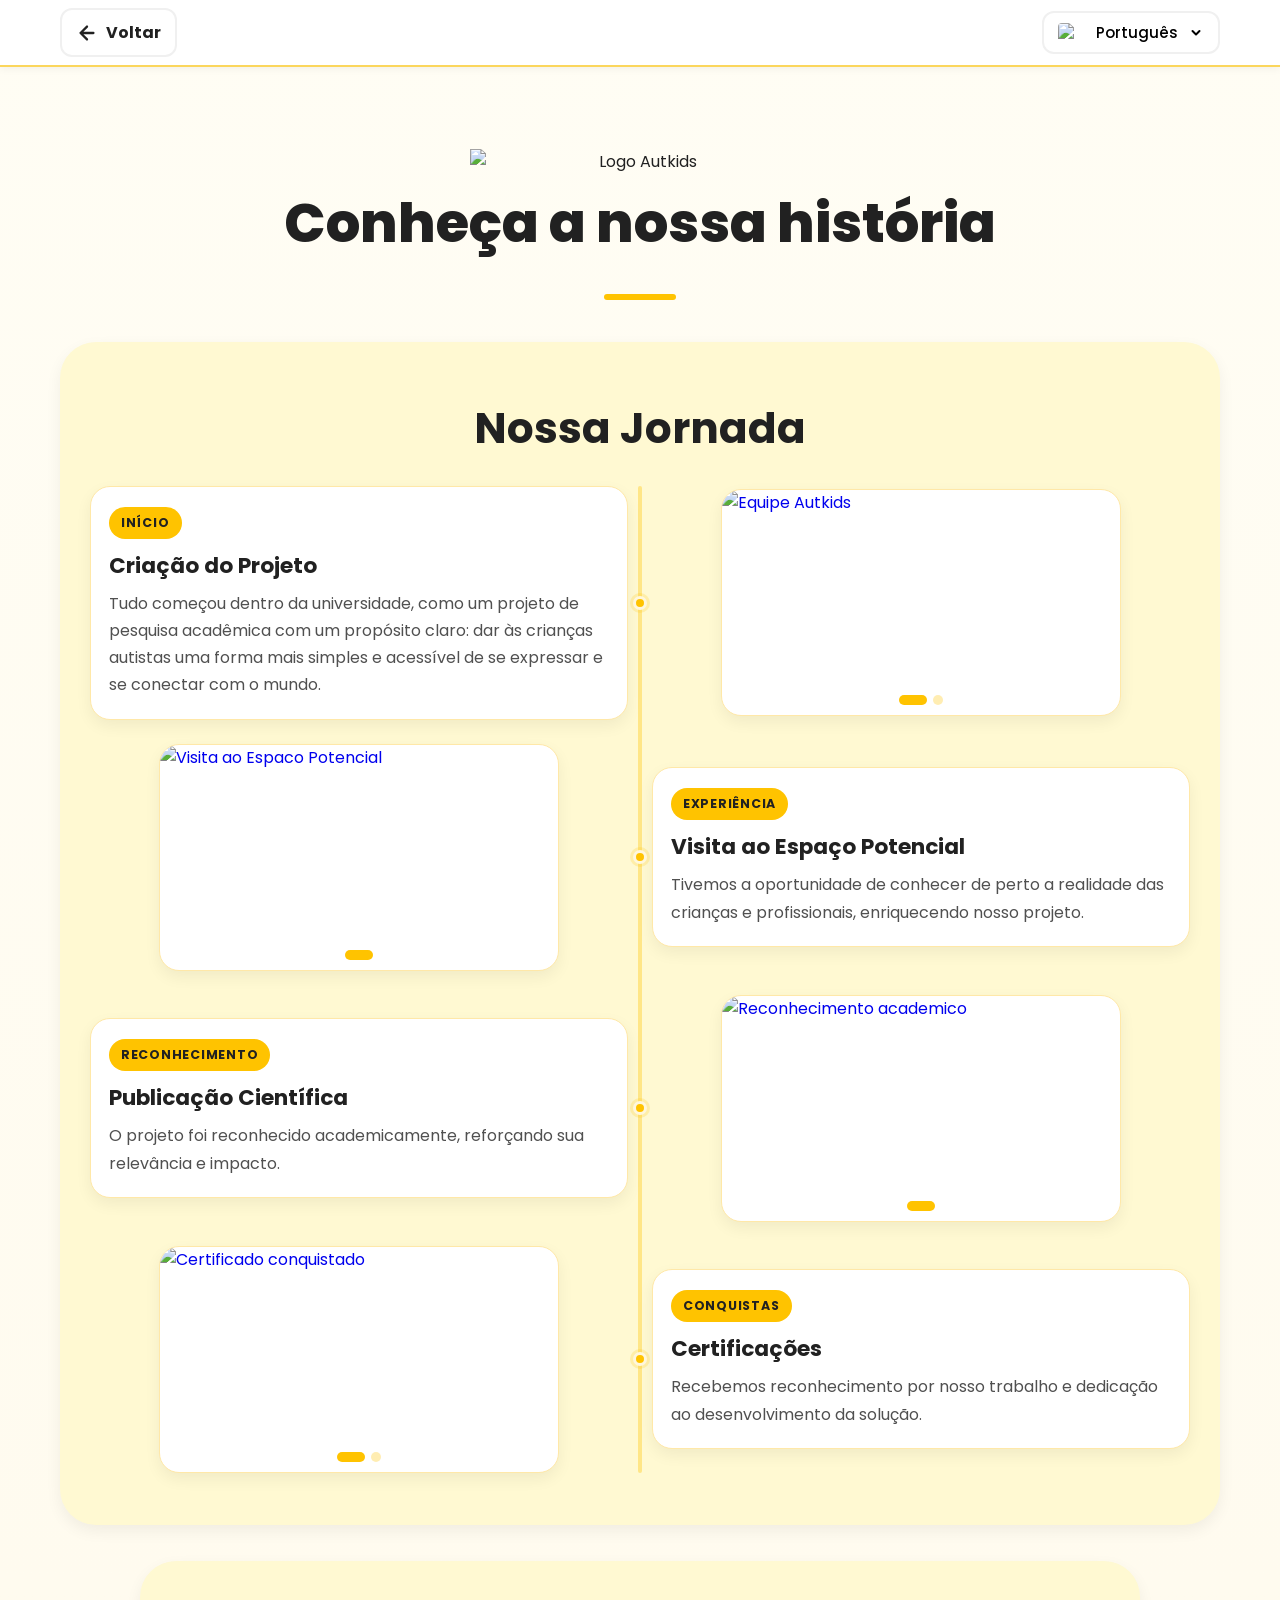
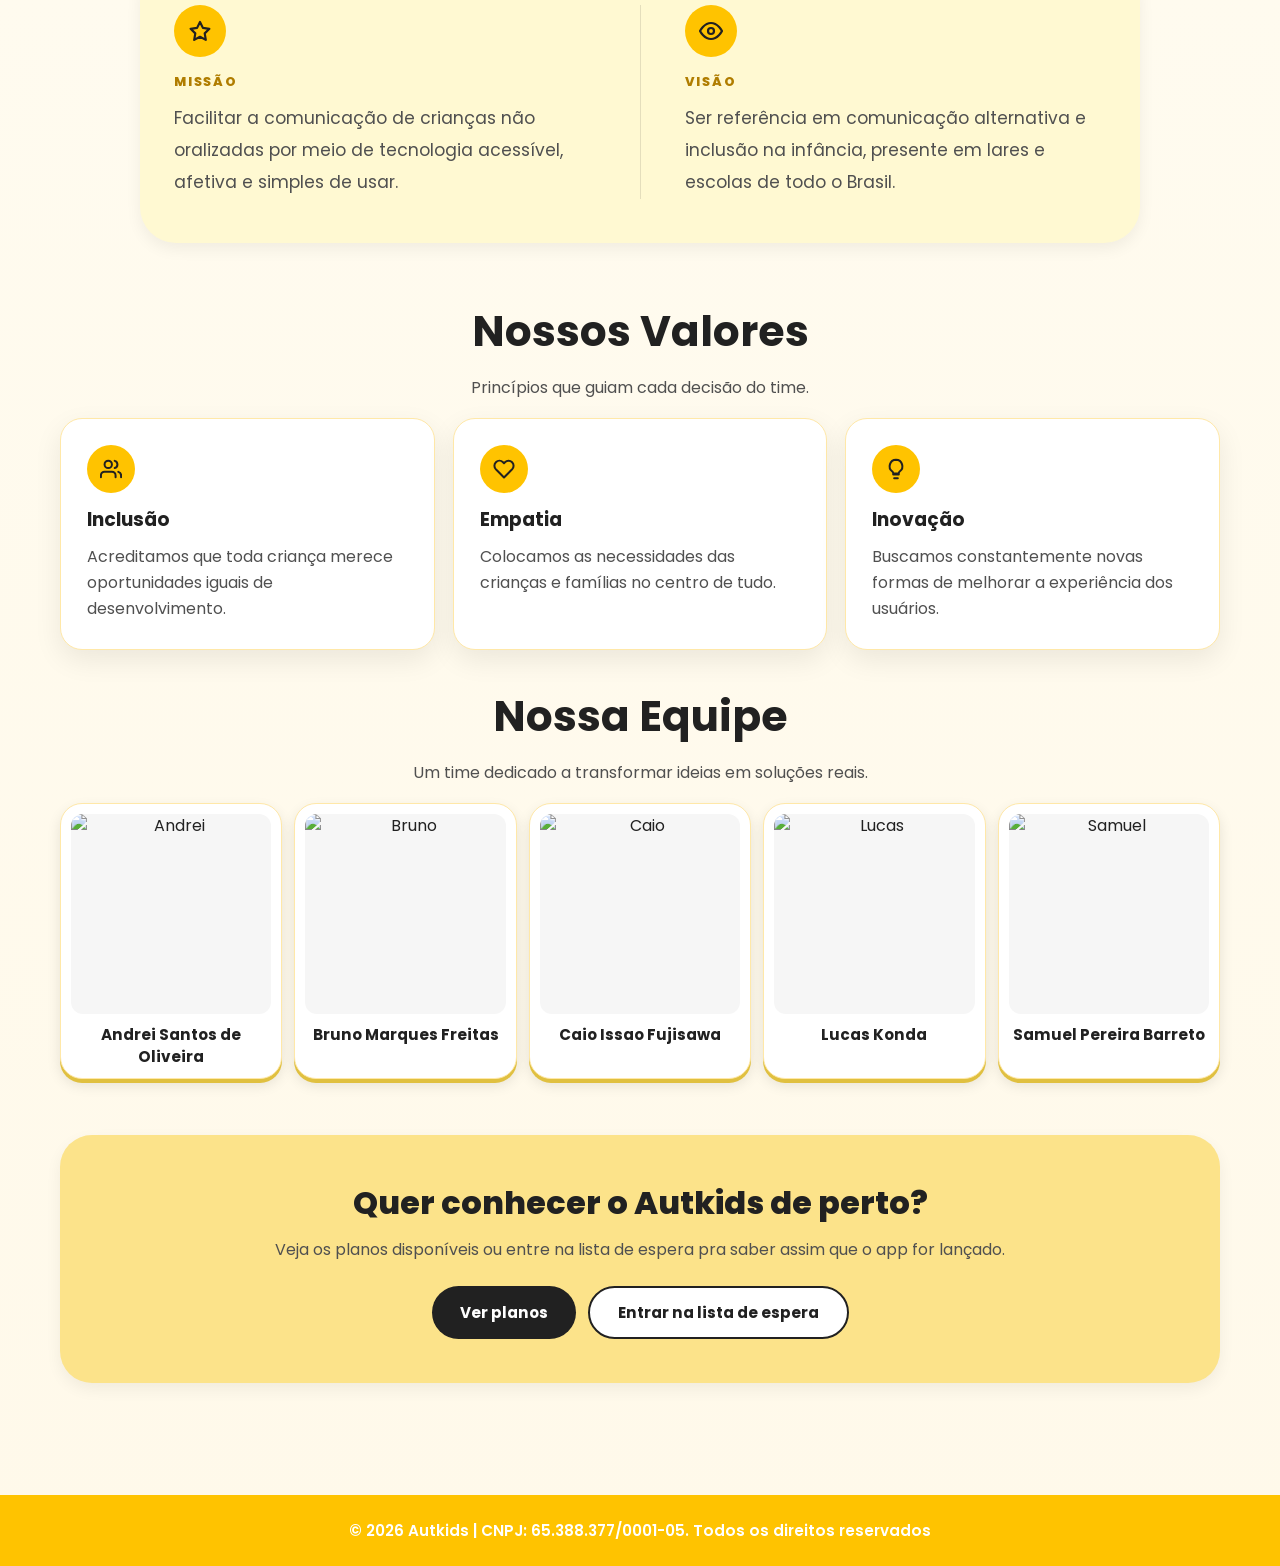
==== about-us/about_us.html @ 56408275 "lp_listadeespera" ====
﻿<!doctype html>
<html lang="pt-br">
<head>
	<!-- Google Tag Manager -->
	<script>(function(w,d,s,l,i){w[l]=w[l]||[];w[l].push({'gtm.start':
	new Date().getTime(),event:'gtm.js'});var f=d.getElementsByTagName(s)[0],
	j=d.createElement(s),dl=l!='dataLayer'?'&l='+l:'';j.async=true;j.src=
	'https://www.googletagmanager.com/gtm.js?id='+i+dl;f.parentNode.insertBefore(j,f);
	})(window,document,'script','dataLayer','GTM-TGWB62WX');</script>
	<!-- End Google Tag Manager -->
	<!-- Google tag (gtag.js) -->
	<script async src="https://www.googletagmanager.com/gtag/js?id=G-09VLVJ3W4G"></script>
	<script>
		window.dataLayer = window.dataLayer || [];
		function gtag(){dataLayer.push(arguments);}
		gtag('js', new Date());
		gtag('config', 'G-09VLVJ3W4G');
	</script>
	<meta charset="utf-8" />
	<meta name="viewport" content="width=device-width,initial-scale=1" />
	<meta name="description" content="Conheça a história do Autkids, projeto de comunicação alternativa para crianças autistas nascido dentro da universidade." />
	<meta property="og:site_name" content="Autkids" />
	<meta property="og:locale" content="pt_BR" />
	<meta property="og:title" content="Autkids | Sobre Nós" />
	<meta property="og:description" content="Conheça a história do Autkids, projeto de comunicação alternativa para crianças autistas nascido dentro da universidade." />
	<meta property="og:url" content="https://www.autkids.com/about-us/about_us.html" />
	<meta property="og:type" content="website" />
	<meta property="og:image" content="https://www.autkids.com/assets/Lp_inicial/logo_meta.png" />
	<meta property="og:image:width" content="1000" />
	<meta property="og:image:height" content="1000" />
	<meta property="og:image:alt" content="Logo do Autkids" />
	<meta name="twitter:card" content="summary_large_image" />
	<meta name="twitter:title" content="Autkids | Sobre Nós" />
	<meta name="twitter:description" content="Conheça a história do Autkids, projeto de comunicação alternativa para crianças autistas nascido dentro da universidade." />
	<meta name="twitter:image" content="https://www.autkids.com/assets/Lp_inicial/logo_meta.png" />
	<meta name="theme-color" content="#FFC107" />
	<title>Autkids | Sobre Nós</title>
	<link rel="icon" href="../assets/favicon.png" type="image/png" />
	<link rel="preconnect" href="https://fonts.googleapis.com" />
	<link rel="preconnect" href="https://fonts.gstatic.com" crossorigin />
	<link href="https://fonts.googleapis.com/css2?family=Poppins:wght@400;500;600;700;800&display=swap" rel="stylesheet" />
	<link rel="stylesheet" href="styles_about.css" />
</head>

<body>
	<!-- Google Tag Manager (noscript) -->
	<noscript><iframe src="https://www.googletagmanager.com/ns.html?id=GTM-TGWB62WX"
	height="0" width="0" style="display:none;visibility:hidden"></iframe></noscript>
	<!-- End Google Tag Manager (noscript) -->
	<header class="top-flags">
		<div class="language-selector">
			<a href="../index.html" class="back-btn">
				<svg width="22" height="22" viewBox="0 0 24 24" fill="none" stroke="currentColor" stroke-width="2.5" stroke-linecap="round" stroke-linejoin="round">
					<path d="M19 12H5M12 19l-7-7 7-7"/>
				</svg>
				<span data-i18n="btn_back">Voltar</span>
			</a>

			<div class="language-wrapper">
				<button class="language-trigger" id="langTrigger">
					<img id="currentFlag" src="../assets/bandeiras/brasil.png" alt="Idioma atual" />
					<span id="currentLang"></span>
					<svg class="chevron" width="16" height="16" viewBox="0 0 16 16" fill="currentColor">
						<path d="M4.5 6L8 9.5L11.5 6" stroke="currentColor" stroke-width="2" stroke-linecap="round" stroke-linejoin="round" fill="none"/>
					</svg>
				</button>

				<div class="language-dropdown" id="langDropdown">
					<div class="language-grid">
						<button class="language-option" data-lang="pt" data-name="Português">
							<img src="../assets/bandeiras/brasil.png" alt="Brasil" />
							<span></span>
						</button>
						<button class="language-option" data-lang="en" data-name="Inglês">
							<img src="../assets/bandeiras/eua.png" alt="Estados Unidos" />
							<span></span>
						</button>
						<button class="language-option" data-lang="es" data-name="Espanhol">
							<img src="../assets/bandeiras/espanha.png" alt="Espanha" />
							<span></span>
						</button>
					</div>
				</div>
			</div>
		</div>
	</header>

	<main>
		<section class="about-hero reveal">
			<div class="hero-inner">
				<img src="../assets/logos/AutKidsLogoMarca.png" alt="Logo Autkids" class="hero-logo" />
				<h1 data-i18n="hero_title"></h1>
				<div class="hero-line"></div>
			</div>
		</section>

		<section class="timeline reveal">
			<h2 data-i18n="timeline_title"></h2>
			<div class="timeline-rows">
				<article class="timeline-row left">
					<div class="timeline-content">
						<span class="timeline-badge" data-i18n="tl_1_badge"></span>
						<h3 data-i18n="tl_1_title"></h3>
						<p data-i18n="tl_1_desc"></p>
					</div>
					<div class="timeline-media timeline-media-carousel" data-carousel>
						<div class="timeline-media-track">
							<a class="timeline-media-slide is-active" href="https://www.visaonoticias.com/noticia/projeto-de-academicos-do-univem-transforma-a-comunicacao-para-criancas-no-espectro-autista-57443" target="_blank" rel="noopener noreferrer" aria-label="Abrir matéria no Visão Notícias">
								<img src="../assets/sobre/inicio_integrantes.jpeg" alt="Equipe Autkids" />
							</a>
							<a class="timeline-media-slide" href="https://www.visaonoticias.com/noticia/projeto-de-academicos-do-univem-transforma-a-comunicacao-para-criancas-no-espectro-autista-57443" target="_blank" rel="noopener noreferrer" aria-label="Abrir perfil do Autkids no Instagram">
								<img src="../assets/sobre/autkids_desktop.jpeg" alt="Autkids Desktop" />
							</a>
						</div>
						<div class="timeline-carousel-dots" role="tablist" aria-label="Selecionar imagem">
							<button class="timeline-carousel-dot is-active" type="button" aria-label="Ir para imagem 1"></button>
							<button class="timeline-carousel-dot" type="button" aria-label="Ir para imagem 2"></button>
						</div>
					</div>
					<span class="timeline-dot" aria-hidden="true"></span>
				</article>

				<article class="timeline-row right">
					<div class="timeline-content">
						<span class="timeline-badge" data-i18n="tl_2_badge"></span>
						<h3 data-i18n="tl_2_title"></h3>
						<p data-i18n="tl_2_desc"></p>
					</div>
					<div class="timeline-media timeline-media-carousel" data-carousel>
						<div class="timeline-media-track">
							<a class="timeline-media-slide is-active" href="https://www.instagram.com/p/DVdzrLdEY96/?igsh=d29vaHQ0dHkyZWR4" target="_blank" rel="noopener noreferrer" aria-label="Abrir publicação da visita ao Espaço Potencial">
								<img src="../assets/sobre/visita_espaco_potencial.jpeg" alt="Visita ao Espaco Potencial" />
							</a>
						</div>
						<div class="timeline-carousel-dots" role="tablist" aria-label="Selecionar imagem">
							<button class="timeline-carousel-dot is-active" type="button" aria-label="Ir para imagem 1"></button>
						</div>
					</div>
					<span class="timeline-dot" aria-hidden="true"></span>
				</article>

				<article class="timeline-row left">
					<div class="timeline-content">
						<span class="timeline-badge" data-i18n="tl_3_badge"></span>
						<h3 data-i18n="tl_3_title"></h3>
						<p data-i18n="tl_3_desc"></p>
					</div>
					<div class="timeline-media timeline-media-carousel" data-carousel>
						<div class="timeline-media-track">
							<a class="timeline-media-slide is-active" href="https://revista.univem.edu.br/REGRAD/article/view/3767" target="_blank" rel="noopener noreferrer" aria-label="Abrir publicação cientifica na REGRAD">
								<img src="../assets/sobre/regrad.png" alt="Reconhecimento academico" />
							</a>
						</div>
						<div class="timeline-carousel-dots" role="tablist" aria-label="Selecionar imagem">
							<button class="timeline-carousel-dot is-active" type="button" aria-label="Ir para imagem 1"></button>
						</div>
					</div>
					<span class="timeline-dot" aria-hidden="true"></span>
				</article>

				<article class="timeline-row right">
					<div class="timeline-content">
						<span class="timeline-badge" data-i18n="tl_4_badge"></span>
						<h3 data-i18n="tl_4_title"></h3>
						<p data-i18n="tl_4_desc"></p>
					</div>
					<div class="timeline-media timeline-media-carousel" data-carousel>
						<div class="timeline-media-track">
							<a class="timeline-media-slide is-active" href="https://www.youtube.com/@Autkids01" target="_blank" rel="noopener noreferrer" aria-label="Abrir canal do Autkids no YouTube">
								<img src="../assets/sobre/certificado_univem.jpeg" alt="Certificado conquistado" />
							</a>
							<a class="timeline-media-slide" href="https://revista.univem.edu.br/REGRAD/article/view/3767" target="_blank" rel="noopener noreferrer" aria-label="Abrir publicação cientifica na REGRAD">
								<img src="../assets/sobre/integrantes.jpg" alt="Reconhecimento do projeto" />
							</a>
						</div>
						<div class="timeline-carousel-dots" role="tablist" aria-label="Selecionar imagem">
							<button class="timeline-carousel-dot is-active" type="button" aria-label="Ir para imagem 1"></button>
							<button class="timeline-carousel-dot" type="button" aria-label="Ir para imagem 2"></button>
						</div>
					</div>
					<span class="timeline-dot" aria-hidden="true"></span>
				</article>

			</div>
		</section>

		<section class="mission-vision reveal">
			<div class="mv-col">
				<div class="mv-icon" aria-hidden="true">
					<svg width="24" height="24" viewBox="0 0 24 24" fill="none" stroke="currentColor" stroke-width="2.2" stroke-linecap="round" stroke-linejoin="round">
						<path d="M12 3l2.9 5.88 6.5.95-4.7 4.58 1.1 6.48L12 17.8l-5.8 3.09 1.1-6.48L2.6 9.83l6.5-.95L12 3z"/>
					</svg>
				</div>
				<span class="mv-label" data-i18n="mission_title"></span>
				<p data-i18n="mission_p1"></p>
			</div>
			<div class="mv-divider" aria-hidden="true"></div>
			<div class="mv-col">
				<div class="mv-icon" aria-hidden="true">
					<svg width="24" height="24" viewBox="0 0 24 24" fill="none" stroke="currentColor" stroke-width="2.2" stroke-linecap="round" stroke-linejoin="round">
						<path d="M1 12s4-8 11-8 11 8 11 8-4 8-11 8-11-8-11-8z"/>
						<circle cx="12" cy="12" r="3"/>
					</svg>
				</div>
				<span class="mv-label" data-i18n="vision_title"></span>
				<p data-i18n="vision_text"></p>
			</div>
		</section>

		<section class="values reveal">
			<h2 data-i18n="values_title"></h2>
			<p class="values-subtitle" data-i18n="values_subtitle"></p>

			<div class="values-grid">
				<article class="value-card">
					<div class="value-icon" aria-hidden="true">
						<svg width="22" height="22" viewBox="0 0 24 24" fill="none" stroke="currentColor" stroke-width="2.2" stroke-linecap="round" stroke-linejoin="round">
							<path d="M17 21v-2a4 4 0 0 0-4-4H5a4 4 0 0 0-4 4v2"/><circle cx="9" cy="7" r="4"/>
							<path d="M23 21v-2a4 4 0 0 0-3-3.87"/><path d="M16 3.13a4 4 0 0 1 0 7.75"/>
						</svg>
					</div>
					<h3 data-i18n="value_1_title"></h3>
					<p data-i18n="value_1_desc"></p>
				</article>
				<article class="value-card">
					<div class="value-icon" aria-hidden="true">
						<svg width="22" height="22" viewBox="0 0 24 24" fill="none" stroke="currentColor" stroke-width="2.2" stroke-linecap="round" stroke-linejoin="round">
							<path d="M20.84 4.61a5.5 5.5 0 0 0-7.78 0L12 5.67l-1.06-1.06a5.5 5.5 0 0 0-7.78 7.78l1.06 1.06L12 21.23l7.78-7.78 1.06-1.06a5.5 5.5 0 0 0 0-7.78z"/>
						</svg>
					</div>
					<h3 data-i18n="value_2_title"></h3>
					<p data-i18n="value_2_desc"></p>
				</article>
				<article class="value-card">
					<div class="value-icon" aria-hidden="true">
						<svg width="22" height="22" viewBox="0 0 24 24" fill="none" stroke="currentColor" stroke-width="2.2" stroke-linecap="round" stroke-linejoin="round">
							<path d="M9 18h6"/><path d="M10 22h4"/>
							<path d="M12 2a7 7 0 0 0-4 12.7c.6.5 1 1.2 1 2.05V17h6v-.25c0-.85.4-1.55 1-2.05A7 7 0 0 0 12 2z"/>
						</svg>
					</div>
					<h3 data-i18n="value_3_title"></h3>
					<p data-i18n="value_3_desc"></p>
				</article>
			</div>
		</section>

		<!-- ══════════════════════════════════════
		     NOSSA EQUIPE — Flip 3D
		     Frente: foto circular + nome
		     Verso: fundo amarelo + emoji + nome + cargo
		══════════════════════════════════════ -->
		<section class="team reveal">
			<h2 data-i18n="team_title"></h2>
			<p class="team-subtitle" data-i18n="team_subtitle"></p>

			<div class="team-list">

				<article class="member">
					<div class="member-photo"><img src="../assets/personagem3.png" alt="Andrei " /></div>
					<h3>Andrei Santos de Oliveira</h3>
				</article>

				<article class="member">
					<div class="member-photo"><img src="../assets/sobre/bruno.jpg" alt="Bruno " /></div>
					<h3>Bruno Marques Freitas</h3>
				</article>

				<article class="member">
					<div class="member-photo"><img src="../assets/sobre/caio.jpg" alt="Caio" /></div>
					<h3>Caio Issao Fujisawa</h3>
				</article>

				<article class="member">
					<div class="member-photo"><img src="../assets/sobre/lucas.jpg" alt="Lucas" /></div>
					<h3>Lucas Konda</h3>
				</article>

				<article class="member">
					<div class="member-photo"><img src="../assets/sobre/samuel.jpg" alt="Samuel" /></div>
					<h3>Samuel Pereira Barreto</h3>
				</article>

			</div>
		</section>

		<section class="about-cta reveal">
			<h2 data-i18n="about_cta_title"></h2>
			<p data-i18n="about_cta_desc"></p>
			<div class="about-cta-actions">
				<a href="../pricing/pricing.html" class="about-cta-btn" data-i18n="about_cta_pricing"></a>
				<a href="../pricing/pricing.html#waitlist" class="about-cta-btn about-cta-btn--secondary" data-i18n="about_cta_download"></a>
			</div>
		</section>
	</main>

	<footer class="privacy-footer">
		<p data-i18n="footer_rights"></p>
	</footer>

	<script src="translations_about.js"></script>
	<script src="about.js"></script>

	<style>
		div[vw] {
			position: fixed !important;
			bottom: 20px !important;
			right: 20px !important;
			top: auto !important;
			left: auto !important;
		}
	</style>
	<div vw class="enabled">
		<div vw-access-button class="active"></div>
		<div vw-plugin-wrapper>
			<div class="vw-plugin-top-wrapper"></div>
		</div>
	</div>
	<script src="https://vlibras.gov.br/app/vlibras-plugin.js"></script>
	<script>
		new window.VLibras.Widget('https://vlibras.gov.br/app');
	</script>
</body>
</html>
---- about-us/styles_about.css ----
:root {
	--primary-yellow: #ffc300;
	--secondary-yellow: #fce38a;
	--soft-surface: #fffde7;
	--text-dark: #212121;
	--text-gray: #505050;
	--bg-white: #ffffff;
	--shadow: 0 10px 28px rgba(0, 0, 0, 0.08);
	--shadow-soft: 0 6px 16px rgba(0, 0, 0, 0.06);
}

* {
	margin: 0;
	padding: 0;
	box-sizing: border-box;
}

body {
	font-family: "Poppins", sans-serif;
	color: var(--text-dark);
	background: linear-gradient(180deg, #fffdf4 0%, #fff9ea 100%);
}

img {
	max-width: 100%;
	display: block;
}

.top-flags {
	background: #ffffff;
	border-bottom: 2px solid #fbd65c;
	position: sticky;
	top: 0;
	z-index: 1000;
	box-shadow: 0 2px 8px rgba(0, 0, 0, 0.05);
}

.language-selector {
	max-width: 1200px;
	margin: 0 auto;
	padding: 8px 20px;
	display: flex;
	justify-content: space-between;
	align-items: center;
}

.back-btn {
	display: inline-flex;
	align-items: center;
	gap: 8px;
	text-decoration: none;
	font-weight: 700;
	color: var(--text-dark);
	padding: 10px 14px;
	border-radius: 12px;
	border: 2px solid #f0f0f0;
	background: #fff;
	transition: all 0.2s ease;
}

.back-btn:hover {
	border-color: var(--primary-yellow);
}

.language-wrapper {
	position: relative;
}

.language-trigger {
	display: flex;
	align-items: center;
	gap: 10px;
	padding: 8px 14px;
	background: #fff;
	border: 2px solid #f0f0f0;
	border-radius: 12px;
	cursor: pointer;
	font-family: "Poppins", sans-serif;
	font-size: 0.95rem;
	font-weight: 500;
}

.language-trigger img {
	width: 28px;
	height: 20px;
	border-radius: 4px;
	object-fit: cover;
}

.language-trigger .chevron {
	transition: transform 0.2s ease;
}

.language-trigger.active .chevron {
	transform: rotate(180deg);
}

.language-dropdown {
	position: absolute;
	top: calc(100% + 8px);
	right: 0;
	min-width: 360px;
	background: #fff;
	border-radius: 16px;
	box-shadow: var(--shadow);
	padding: 12px;
	opacity: 0;
	visibility: hidden;
	transform: translateY(-8px);
	transition: all 0.2s ease;
}

.language-dropdown.active {
	opacity: 1;
	visibility: visible;
	transform: translateY(0);
}

.language-grid {
	display: grid;
	grid-template-columns: repeat(2, 1fr);
	gap: 8px;
}

.language-option {
	display: flex;
	align-items: center;
	gap: 10px;
	border: 2px solid #f0f0f0;
	background: #fff;
	border-radius: 12px;
	padding: 10px;
	cursor: pointer;
	font-family: "Poppins", sans-serif;
}

.language-option img {
	width: 28px;
	height: 20px;
	border-radius: 4px;
}

.language-option span {
	white-space: nowrap;
}

.language-option.active {
	border-color: var(--primary-yellow);
	background: #fffbf0;
}

main {
	max-width: 1200px;
	margin: 0 auto;
	padding: 24px 20px 72px;
}

section {
	margin-top: 34px;
}

.about-hero {
	padding: 24px 0 8px;
	text-align: center;
}

.hero-inner {
	max-width: 720px;
	margin: 0 auto;
	display: flex;
	flex-direction: column;
	align-items: center;
}

.hero-logo {
	width: 340px;
	margin-bottom: 20px;
}

.about-hero h1 {
	font-size: clamp(2rem, 4.6vw, 3.4rem);
	line-height: 1.1;
	margin-bottom: 16px;
	font-weight: 800;
	color: var(--text-dark);
}

.about-hero p {
	font-size: clamp(1rem, 1.6vw, 1.2rem);
	font-weight: 500;
	color: var(--text-gray);
	max-width: 480px;
	margin: 0 auto;
}

.hero-line {
	width: 72px;
	height: 6px;
	border-radius: 999px;
	background: var(--primary-yellow);
	margin: 24px auto 0;
}

.value-card,
.member {
	background: #fff;
	border: 1px solid #ffe8a8;
	border-radius: 22px;
	box-shadow: var(--shadow);
}

.timeline h2,
.values h2,
.team h2 {
	font-size: clamp(1.8rem, 3.8vw, 2.65rem);
	margin-bottom: 12px;
}

.mission-vision {
	display: grid;
	grid-template-columns: 1fr auto 1fr;
	gap: 44px;
	align-items: start;
	max-width: 1000px;
	margin: 0 auto;
	padding: 44px 34px;
	background: #fff9d2;
	border-radius: 36px;
	box-shadow: var(--shadow-soft);
}

.mv-icon {
	width: 52px;
	height: 52px;
	display: inline-flex;
	align-items: center;
	justify-content: center;
	border-radius: 999px;
	background: var(--primary-yellow);
	color: var(--text-dark);
	margin-bottom: 16px;
}

.mv-label {
	display: block;
	font-size: 0.8rem;
	font-weight: 800;
	text-transform: uppercase;
	letter-spacing: 0.14em;
	color: #b07d00;
	margin-bottom: 12px;
}

.mv-col p {
	color: var(--text-gray);
	line-height: 1.85;
	font-size: 1.08rem;
}

.mv-divider {
	width: 1px;
	align-self: stretch;
	background: rgba(33, 33, 33, 0.12);
}

.mission-cards {
	display: flex;
	flex-direction: column;
	gap: 16px;
}

.impact-card {
	padding: 28px;
	background: #ffe082;
	border-radius: 22px;
	box-shadow: var(--shadow-soft);
}

.impact-card--dark {
	background: #212121;
	color: #ffffff;
}

.impact-card h3 {
	font-size: 1.6rem;
}

.impact-card p {
	margin-top: 8px;
	line-height: 1.6;
}

.timeline h2,
.values h2,
.team h2 {
	text-align: center;
}

.timeline {
	padding: 54px 30px 28px;
	background: #fff9d2;
	border-radius: 36px;
	box-shadow: var(--shadow-soft);
	margin-bottom: 36px;
}

.timeline-rows {
	position: relative;
	margin-top: 26px;
}

.timeline-rows::before {
	content: "";
	position: absolute;
	left: 50%;
	top: 0;
	bottom: 0;
	width: 4px;
	border-radius: 999px;
	background: rgba(255, 195, 0, 0.36);
	transform: translateX(-50%);
}

.timeline-row {
	position: relative;
	display: grid;
	grid-template-columns: 1fr 1fr;
	gap: 24px;
	align-items: center;
	margin-bottom: 24px;
}

.timeline-badge {
	display: inline-block;
	padding: 7px 12px;
	border-radius: 999px;
	background: var(--primary-yellow);
	font-weight: 700;
	font-size: 0.78rem;
	text-transform: uppercase;
	letter-spacing: 0.06em;
	margin-bottom: 10px;
}

.timeline-content,
.timeline-media {
	background: #fff;
	border-radius: 20px;
	border: 1px solid #ffe8a8;
	box-shadow: var(--shadow-soft);
}

.timeline-content {
	padding: 20px 18px;
}

.timeline-content h3 {
	font-size: 1.35rem;
}

.timeline-content p {
	color: var(--text-gray);
	margin-top: 8px;
	line-height: 1.7;
}

.timeline-media {
	overflow: hidden;
	justify-self: center;
	width: min(95%, 400px);
	position: relative;
	transition: box-shadow 0.3s ease, transform 0.3s ease;
}

/* ── Track: altura fixa para todos os slides ── */
.timeline-media-track {
	position: relative;
	width: 100%;
	height: 225px;
}

.timeline-media-track::after {
	content: "";
	position: absolute;
	inset: 0;
	background: rgba(255, 195, 0, 0.75);
	opacity: 0;
	transition: opacity 0.3s ease;
	pointer-events: none;
	z-index: 1;
}

.timeline-media-slide {
	position: absolute;
	inset: 0;
	opacity: 0;
	transition: opacity 0.28s ease, transform 0.4s ease;
	pointer-events: none;
	display: block;
	text-decoration: none;
	cursor: pointer;
}

.timeline-media-slide.is-active {
	opacity: 1;
	pointer-events: auto;
}

/* Comportamento padrão: corta para preencher a box */
.timeline-media-slide img {
	width: 100%;
	height: 100%;
	object-fit: cover;
	display: block;
}

/* ── AJUSTE: Publicação científica (regrad.png) ──────────────
   Imagem preenchendo a box inteira sem transbordar.
─────────────────────────────────────────────────────────── */
.timeline-media-slide img[alt="Reconhecimento academico"] {
	object-fit: cover;
	object-position: center 20%;
	width: 100%;
	height: 100%;
	display: block;
}

.timeline-media:hover {
	transform: translateY(-4px);
	box-shadow: 0 12px 30px rgba(0, 0, 0, 0.15);
}

.timeline-media:hover .timeline-media-slide.is-active {
	transform: scale(1.05);
}

.timeline-media:hover .timeline-media-track::after {
	opacity: 1;
}

.timeline-carousel-btn {
	position: absolute;
	top: 50%;
	transform: translateY(-50%);
	width: 44px;
	height: 44px;
	border: none;
	border-radius: 50%;
	background: var(--primary-yellow);
	color: #fff;
	cursor: pointer;
	display: flex;
	align-items: center;
	justify-content: center;
	z-index: 2;
	box-shadow: 0 4px 14px rgba(255, 195, 0, 0.35);
	transition: all 0.3s ease;
}

.timeline-media .timeline-carousel-btn {
	display: none;
}

.timeline-carousel-btn.prev {
	left: 8px;
}

.timeline-carousel-btn.next {
	right: 8px;
}

.timeline-carousel-btn:hover {
	background: #e6ac00;
	transform: translateY(-50%) scale(1.1);
	box-shadow: 0 6px 20px rgba(255, 195, 0, 0.5);
}

.timeline-carousel-btn svg {
	width: 20px;
	height: 20px;
}

.timeline-carousel-dots {
	position: absolute;
	left: 50%;
	bottom: 10px;
	transform: translateX(-50%);
	display: flex;
	gap: 6px;
	z-index: 2;
}

.timeline-carousel-dot {
	width: 10px;
	height: 10px;
	border-radius: 50%;
	border: none;
	background: rgba(255, 195, 0, 0.3);
	cursor: pointer;
	padding: 0;
	transition: all 0.3s ease;
}

.timeline-carousel-dot.is-active {
	background: var(--primary-yellow);
	width: 28px;
	border-radius: 5px;
}

.timeline-row.timeline-step {
	opacity: 0;
	transition: opacity 0.55s ease, transform 0.55s ease;
}

.timeline-row.timeline-step.left {
	transform: translateX(-28px);
}

.timeline-row.timeline-step.right {
	transform: translateX(28px);
}

.timeline-row.timeline-step.is-visible {
	opacity: 1;
	transform: translateX(0);
}

.timeline-row.right .timeline-content {
	order: 2;
}

.timeline-row.right .timeline-media {
	order: 1;
}

.timeline-dot {
	position: absolute;
	left: 50%;
	top: 50%;
	transform: translate(-50%, -50%);
	width: 14px;
	height: 14px;
	border-radius: 999px;
	background: var(--primary-yellow);
	border: 3px solid #fff7dc;
	box-shadow: 0 0 0 3px rgba(255, 195, 0, 0.2);
}

.values-subtitle,
.team-subtitle {
	text-align: center;
	color: var(--text-gray);
	margin-top: 8px;
}

.values-grid {
	margin-top: 18px;
	display: grid;
	grid-template-columns: repeat(3, minmax(0, 1fr));
	gap: 18px;
}

.values {
	margin-top: 56px;
}

.value-card {
	padding: 26px;
	transition: transform 0.22s ease, box-shadow 0.22s ease;
}

.value-card:hover {
	transform: translateY(-4px);
	box-shadow: var(--shadow);
}

.value-icon {
	width: 48px;
	height: 48px;
	border-radius: 999px;
	display: inline-flex;
	align-items: center;
	justify-content: center;
	background: var(--primary-yellow);
	color: var(--text-dark);
	margin-bottom: 12px;
}

.value-card p {
	margin-top: 10px;
	color: var(--text-gray);
	line-height: 1.65;
}

.team-list {
	margin-top: 18px;
	display: grid;
	grid-template-columns: repeat(5, minmax(0, 1fr));
	gap: 12px;
}

.member {
	padding: 10px;
	text-align: center;
	line-height: 1.45;
	position: relative;
	cursor: default;
	transition: transform 0.18s cubic-bezier(0.34, 1.56, 0.64, 1), box-shadow 0.25s ease;
	box-shadow: 0 4px 0 #e0c040, 0 6px 14px rgba(0, 0, 0, 0.10);
}

/* Cada card torce num ângulo diferente — alternado via nth-child */
.member:nth-child(1):hover { transform: rotate(-3deg) scale(1.09); }
.member:nth-child(2):hover { transform: rotate(2.5deg) scale(1.09); }
.member:nth-child(3):hover { transform: rotate(-2deg) scale(1.09); }
.member:nth-child(4):hover { transform: rotate(3deg) scale(1.09); }
.member:nth-child(5):hover { transform: rotate(-1.5deg) scale(1.09); }

.member:hover {
	box-shadow: 0 10px 0 #c9a800, 0 18px 32px rgba(0, 0, 0, 0.16);
}


.member-photo {
	border-radius: 12px;
	overflow: hidden;
	aspect-ratio: 1 / 1;
	margin-bottom: 10px;
	background: #f6f6f6;
	position: relative;
	z-index: 2;
	transition: border-radius 0.25s ease;
}

.member:hover .member-photo {
	border-radius: 16px;
}

.member-photo img {
	width: 100%;
	height: 100%;
	object-fit: cover;
	display: block;
	transition: transform 0.35s cubic-bezier(0.34, 1.56, 0.64, 1);
}

.member:hover .member-photo img {
	transform: scale(1.07);
}

.member h3 {
	font-size: 0.95rem;
	font-weight: 700;
	color: #212121;
	position: relative;
	z-index: 2;
	transition: color 0.2s ease;
}

.member:hover h3 {
	color: #7a5500;
}

.member p {
	font-size: 0.74rem;
	font-weight: 700;
	text-transform: uppercase;
	letter-spacing: 0.06em;
	color: #977100;
	margin-top: 4px;
	position: relative;
	z-index: 2;
}

.advisor {
	margin-top: 18px;
	text-align: center;
	font-size: 1rem;
}

.team-carousel-dots {
	display: none;
	justify-content: center;
	gap: 6px;
	margin-top: 14px;
}

.team-carousel-dot {
	width: 10px;
	height: 10px;
	border-radius: 50%;
	border: none;
	background: rgba(255, 195, 0, 0.3);
	cursor: pointer;
	padding: 0;
	transition: all 0.3s ease;
}

.team-carousel-dot.is-active {
	background: var(--primary-yellow);
	width: 28px;
	border-radius: 5px;
}

.about-footer {
	margin-top: 12px;
	background: var(--primary-yellow);
	padding: 18px 20px;
	text-align: center;
	font-size: 0.9rem;
	font-weight: 600;
}

.about-cta {
	margin-top: 56px;
	padding: 44px 24px;
	text-align: center;
	background: var(--secondary-yellow);
	border-radius: 32px;
	box-shadow: var(--shadow-soft);
}

.about-cta h2 {
	font-size: clamp(1.5rem, 3vw, 2rem);
	font-weight: 800;
	color: var(--text-dark);
	margin-bottom: 10px;
}

.about-cta p {
	color: var(--text-gray);
	font-size: 1rem;
	margin-bottom: 24px;
}

.about-cta-actions {
	display: flex;
	justify-content: center;
	flex-wrap: wrap;
	gap: 12px;
}

.about-cta-btn {
	display: inline-flex;
	align-items: center;
	padding: 13px 28px;
	border-radius: 999px;
	font-weight: 700;
	font-size: 0.95rem;
	text-decoration: none;
	background: var(--text-dark);
	color: #fff;
	transition: transform 0.2s ease, box-shadow 0.2s ease;
}

.about-cta-btn:hover {
	transform: translateY(-2px);
	box-shadow: 0 8px 18px rgba(0, 0, 0, 0.15);
}

.about-cta-btn--secondary {
	background: #fff;
	color: var(--text-dark);
	border: 2px solid var(--text-dark);
}

.privacy-footer {
	text-align: center;
	padding: 24px 20px;
	background: var(--primary-yellow);
	margin-top: 40px;
	font-weight: 600;
	font-size: 0.95rem;
	color: var(--bg-white);
}

.privacy-footer p {
	text-align: center;
	margin-bottom: 0;
	color: var(--bg-white);
}

.reveal {
	opacity: 0;
	transform: translateY(18px);
	transition: opacity 0.5s ease, transform 0.5s ease;
}

.reveal.visible {
	opacity: 1;
	transform: translateY(0);
}

@media (max-width: 980px) {
	.mission-vision {
		grid-template-columns: 1fr;
		gap: 28px;
		text-align: center;
	}

	.mv-divider {
		width: 100%;
		height: 1px;
	}

	.timeline {
		padding: 44px 18px 20px;
	}

	.timeline-rows::before {
		left: 10px;
		transform: none;
	}

	.timeline-row {
		grid-template-columns: 1fr;
		padding-left: 26px;
	}

	.timeline-media {
		width: 100%;
	}

	.timeline-carousel-btn {
		width: 38px;
		height: 38px;
	}

	.timeline-row.right .timeline-content,
	.timeline-row.right .timeline-media {
		order: unset;
	}

	.timeline-dot {
		left: 10px;
		top: 24px;
		transform: translate(-50%, 0);
	}

	.values-grid {
		grid-template-columns: repeat(2, 1fr);
	}

	.team-list {
		grid-template-columns: repeat(2, minmax(0, 1fr));
		gap: 20px;
	}

	.member {
		margin-top: 12px;
	}
}

@media (max-width: 620px) {
	main {
		padding: 16px 14px 56px;
	}

	section {
		margin-top: 22px;
	}

	.language-selector {
		padding: 8px 12px;
		gap: 10px;
	}

	.back-btn {
		padding: 9px 10px;
		font-size: 0.86rem;
	}

	.back-btn span {
		display: inline;
	}

	.language-trigger {
		padding: 8px 10px;
		font-size: 0.86rem;
	}

	.language-dropdown {
		min-width: 300px;
		max-width: calc(100vw - 24px);
		right: 0;
	}

	.mission-vision {
		padding: 30px 22px;
		border-radius: 26px;
	}

	.mv-col p {
		font-size: 0.97rem;
	}

	.timeline {
		border-radius: 24px;
	}

	.timeline-content {
		padding: 16px 14px;
	}

	.values-grid {
		grid-template-columns: 1fr;
	}

	.value-card {
		padding: 20px 16px;
	}

	.team-list {
		display: flex;
		overflow-x: auto;
		overflow-y: visible;
		scroll-snap-type: x mandatory;
		-webkit-overflow-scrolling: touch;
		gap: 16px;
		padding: 16px 8px 20px;
		scrollbar-width: none;
		-ms-overflow-style: none;
	}

	.team-list::-webkit-scrollbar {
		display: none;
	}

	.member {
		scroll-snap-align: center;
		min-width: min(200px, 68vw);
		flex-shrink: 0;
		/* garante que a sombra 3D e o badge não sejam cortados */
		margin-top: 14px;
		margin-bottom: 4px;
	}

	/* Reduz a torção no mobile para não sair da tela */
	.member:nth-child(1):hover { transform: rotate(-2deg) scale(1.05); }
	.member:nth-child(2):hover { transform: rotate(1.5deg) scale(1.05); }
	.member:nth-child(3):hover { transform: rotate(-1.5deg) scale(1.05); }
	.member:nth-child(4):hover { transform: rotate(2deg) scale(1.05); }
	.member:nth-child(5):hover { transform: rotate(-1deg) scale(1.05); }

	/* Badge menor no mobile */
	.member-badge {
		width: 24px;
		height: 24px;
		top: -8px;
		right: -8px;
		font-size: 11px;
	}

	/* Foto um pouco maior para preencher melhor o card */
	.member-photo {
		border-radius: 10px;
	}

	.member h3 {
		font-size: 0.82rem;
	}

	.team-carousel-dots {
		display: flex;
	}

	.timeline-media,
	.timeline-media-track,
	.timeline-media-slide {
		height: 260px;
	}

	/* Mantém o ajuste também em mobile */
	.timeline-media-slide img[alt="Reconhecimento academico"] {
		object-fit: cover;
		object-position: center 20%;
		width: 100%;
		height: 100%;
		display: block;
	}

	.timeline-carousel-btn {
		width: 38px;
		height: 38px;
	}
}

@media (max-width: 400px) {
	.language-dropdown {
		right: unset;
		left: 0;
		min-width: calc(100vw - 24px);
	}

	.timeline-row {
		padding-left: 20px;
		gap: 12px;
	}

	.value-card {
		padding: 18px 14px;
	}
}
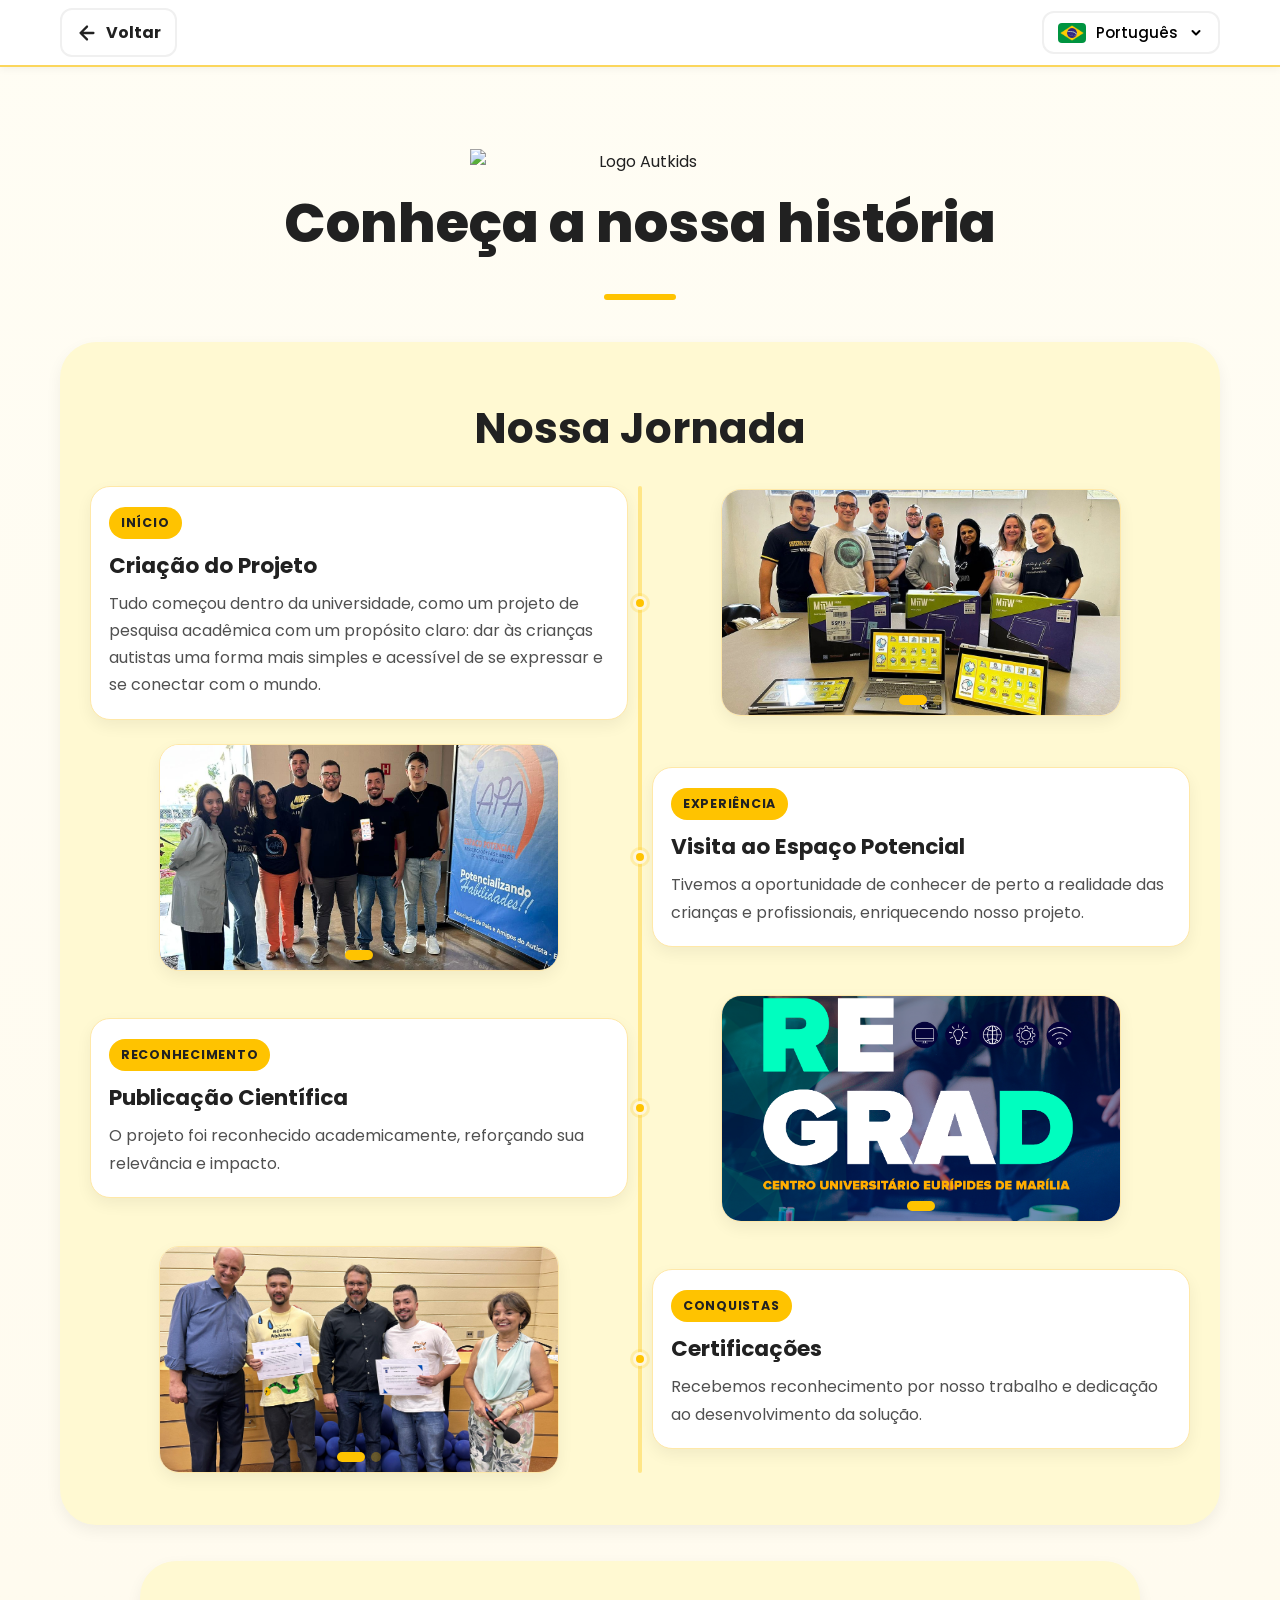
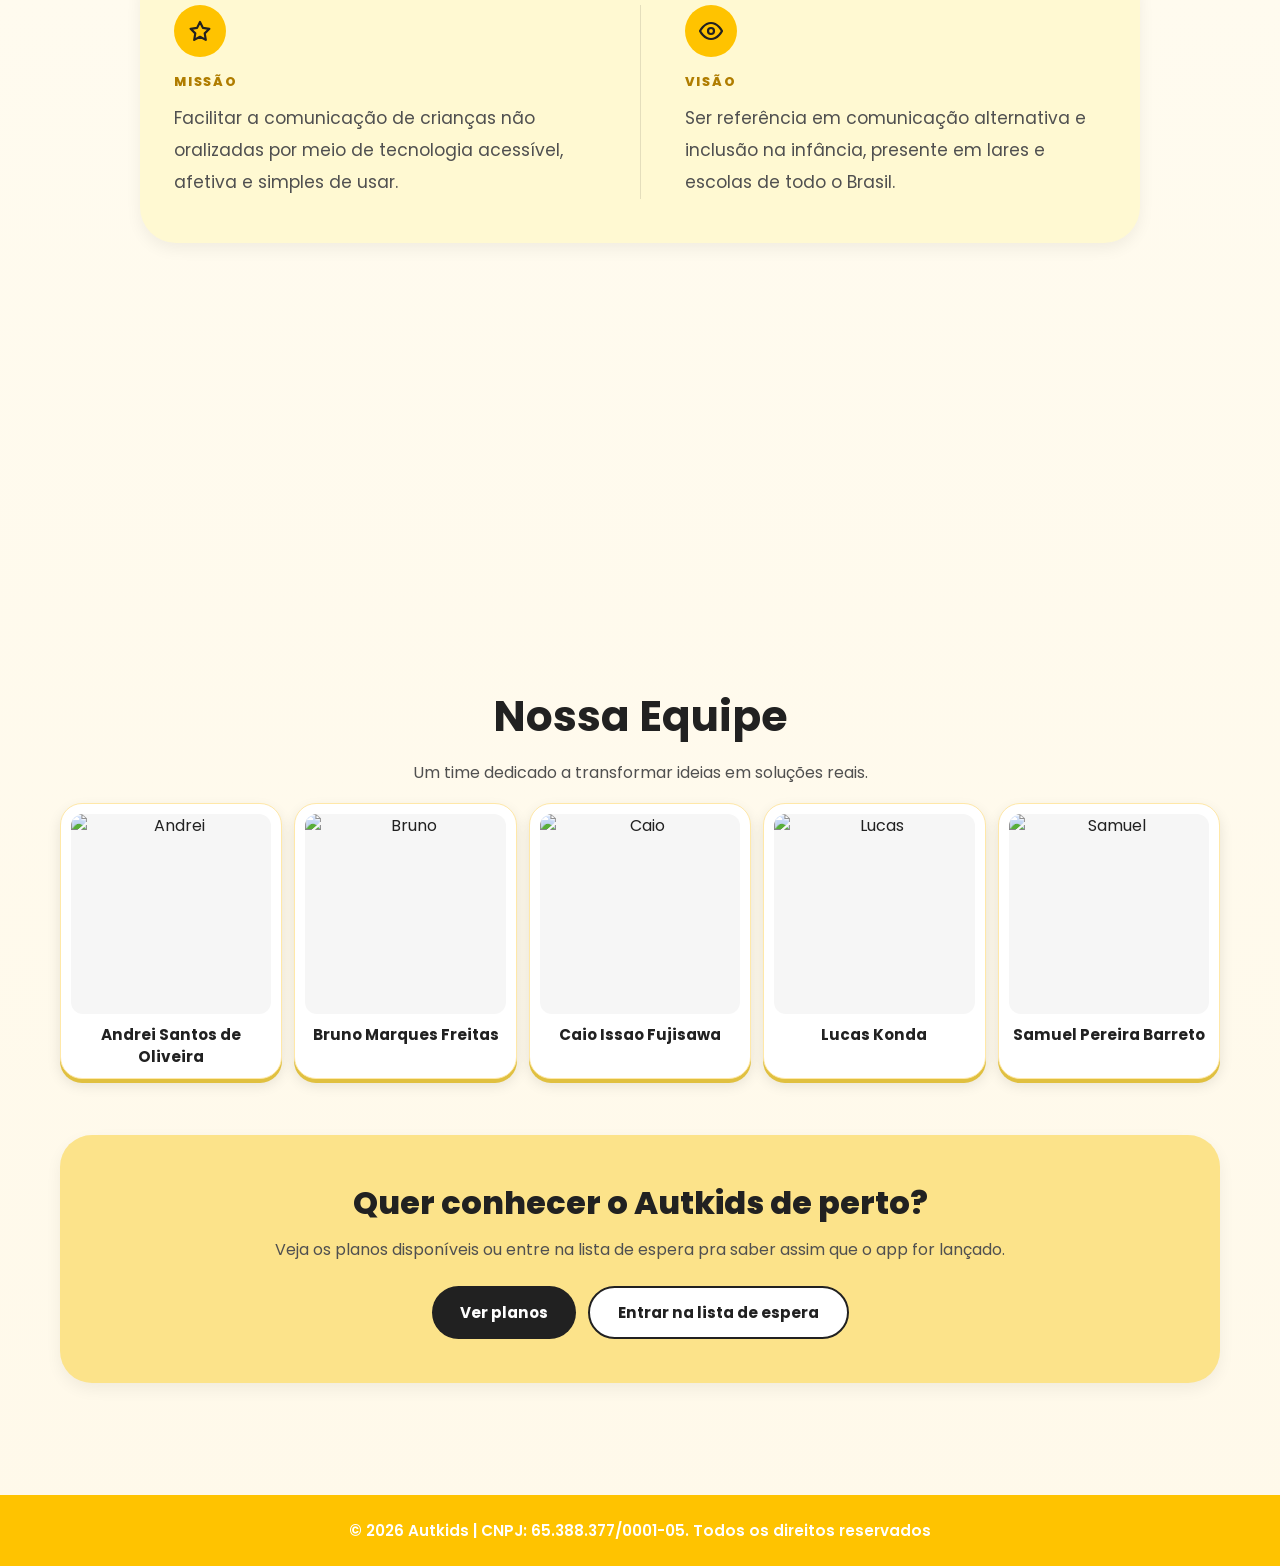
==== commit 6006f69f: "— -" ====
--- a/about-us/about_us.html
+++ b/about-us/about_us.html
@@ -245,7 +245,7 @@
 		</section>
 
 		<!-- ══════════════════════════════════════
-		     NOSSA EQUIPE — Flip 3D
+		     NOSSA EQUIPE - Flip 3D
 		     Frente: foto circular + nome
 		     Verso: fundo amarelo + emoji + nome + cargo
 		══════════════════════════════════════ -->
--- a/about-us/styles_about.css
+++ b/about-us/styles_about.css
@@ -609,7 +609,7 @@
 	box-shadow: 0 4px 0 #e0c040, 0 6px 14px rgba(0, 0, 0, 0.10);
 }
 
-/* Cada card torce num ângulo diferente — alternado via nth-child */
+/* Cada card torce num ângulo diferente - alternado via nth-child */
 .member:nth-child(1):hover { transform: rotate(-3deg) scale(1.09); }
 .member:nth-child(2):hover { transform: rotate(2.5deg) scale(1.09); }
 .member:nth-child(3):hover { transform: rotate(-2deg) scale(1.09); }
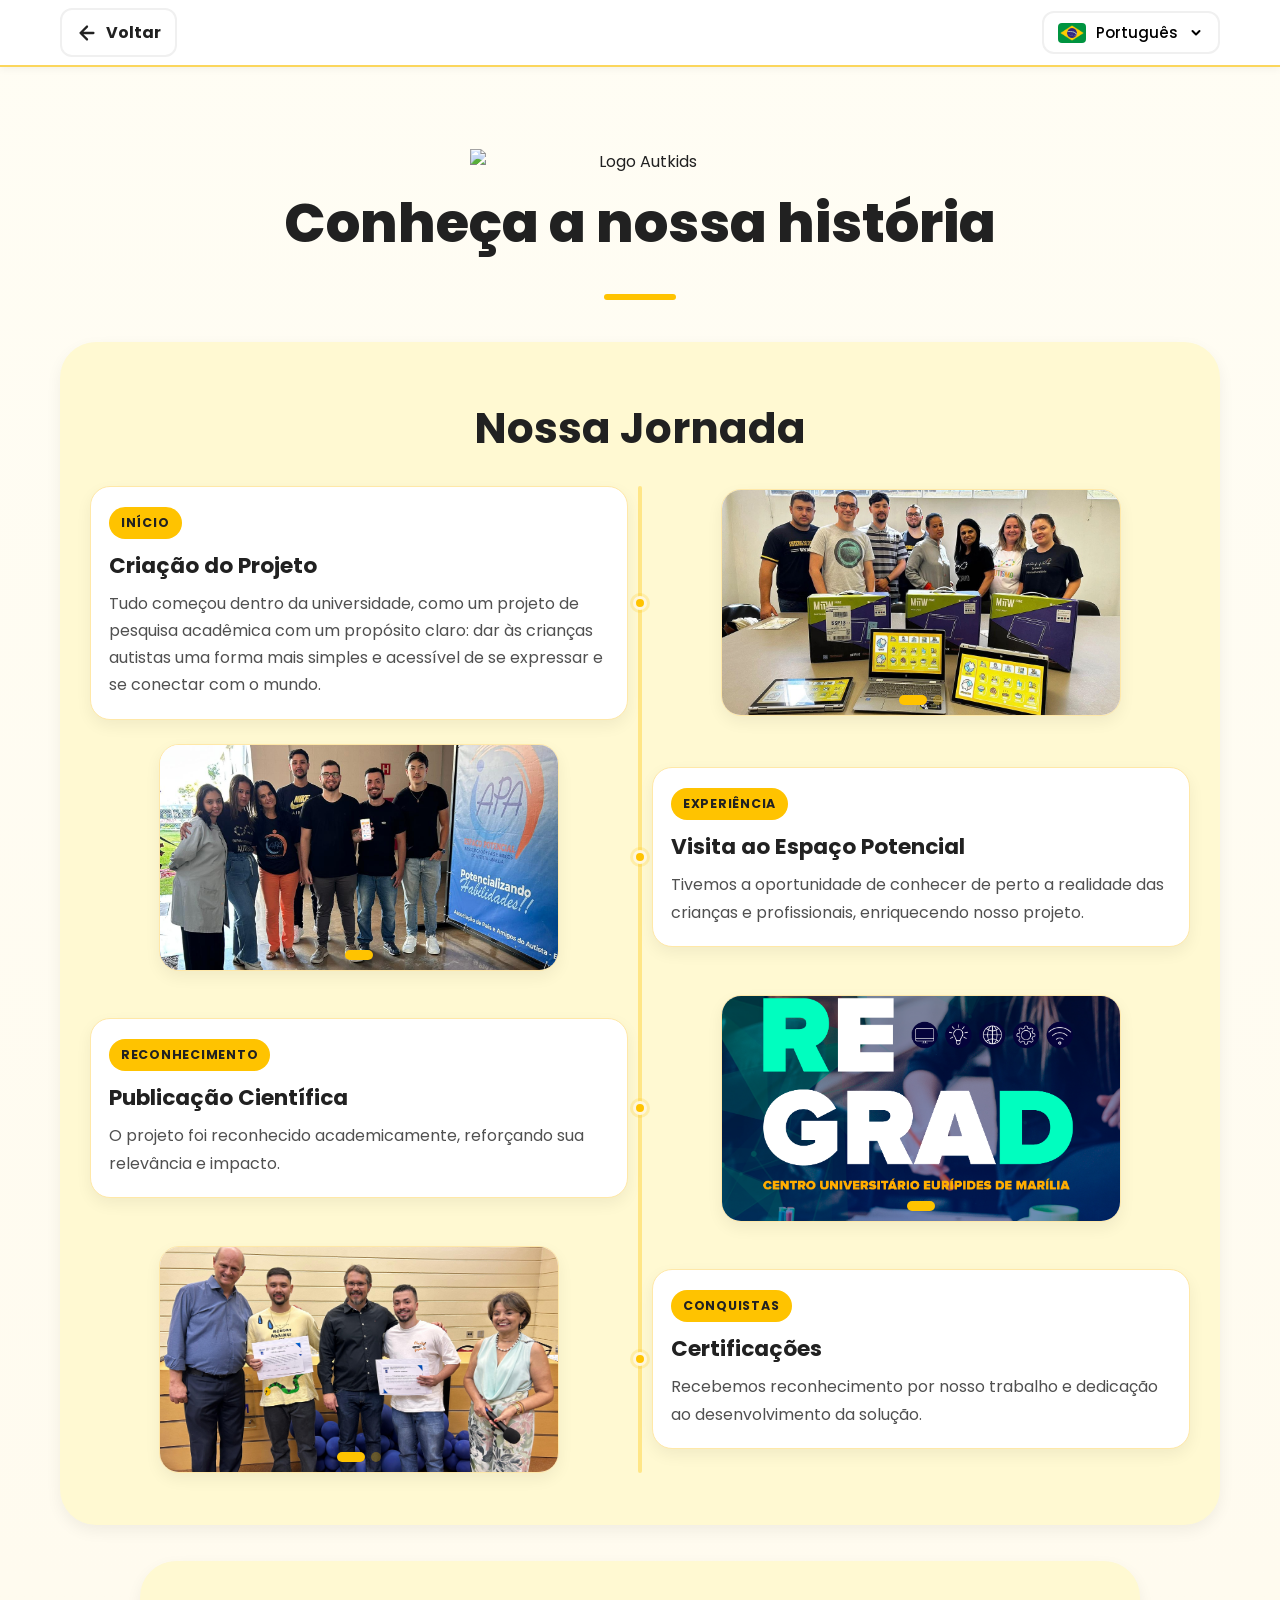
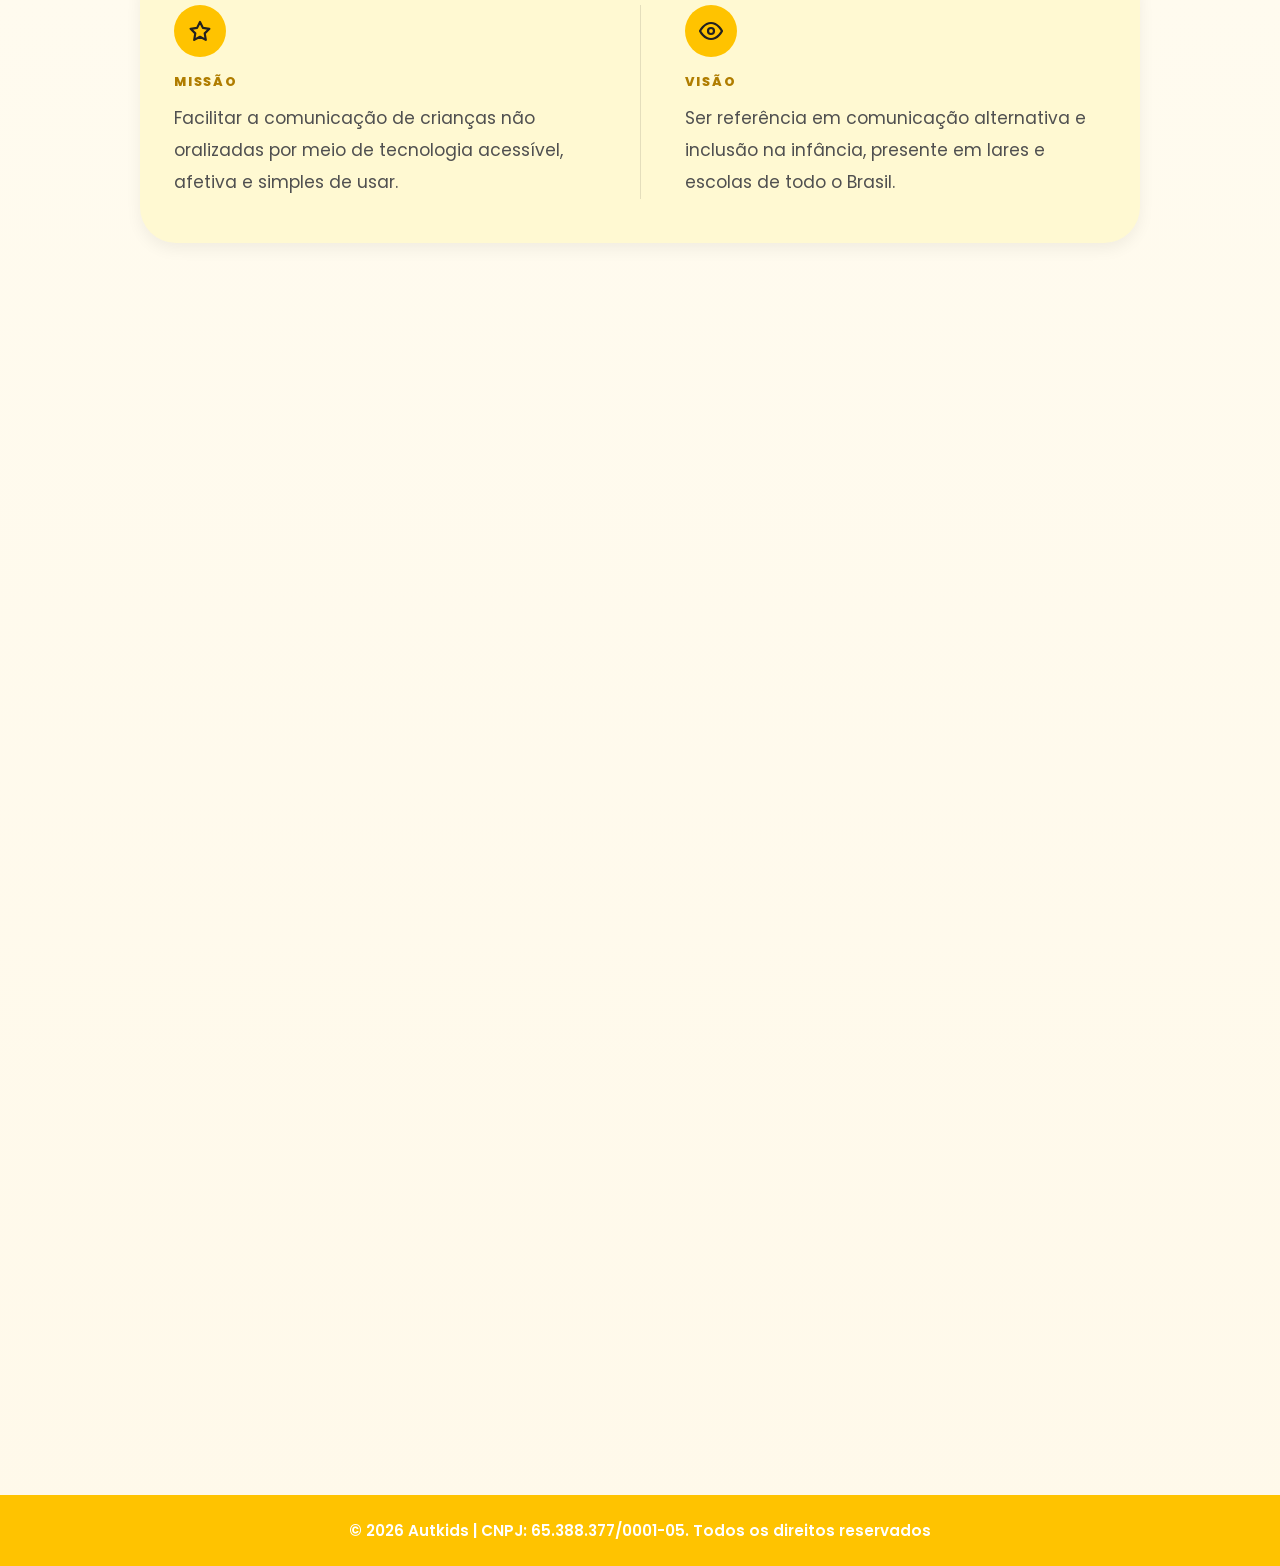
==== commit 1a4f7649: "seletor de idioma mobile" ====
--- a/about-us/about_us.html
+++ b/about-us/about_us.html
@@ -40,6 +40,7 @@
 	<link rel="preconnect" href="https://fonts.gstatic.com" crossorigin />
 	<link href="https://fonts.googleapis.com/css2?family=Poppins:wght@400;500;600;700;800&display=swap" rel="stylesheet" />
 	<link rel="stylesheet" href="styles_about.css" />
+	<link rel="stylesheet" href="../language-selector-mobile.css" />
 </head>
 
 <body>
@@ -320,4 +321,4 @@
 		new window.VLibras.Widget('https://vlibras.gov.br/app');
 	</script>
 </body>
-</html>+</html>
--- a/language-selector-mobile.css
+++ b/language-selector-mobile.css
@@ -0,0 +1,46 @@
+@media (max-width: 768px) {
+  .top-flags:has(.language-dropdown.active)::before {
+    content: "";
+    position: fixed;
+    inset: 0;
+    z-index: 1001;
+    background: rgba(22, 27, 35, 0.52);
+    backdrop-filter: blur(2px);
+    -webkit-backdrop-filter: blur(2px);
+  }
+
+  body:has(.language-dropdown.active) {
+    overflow: hidden;
+  }
+
+  .language-dropdown {
+    position: fixed;
+    top: 50%;
+    left: 50%;
+    right: auto;
+    width: min(420px, calc(100vw - 32px));
+    min-width: 0;
+    max-width: calc(100vw - 32px);
+    max-height: calc(100vh - 48px);
+    max-height: calc(100dvh - 48px);
+    overflow-y: auto;
+    box-sizing: border-box;
+    z-index: 1002;
+    transform: translate(-50%, -48%) scale(0.98);
+    transition: opacity 0.2s ease, visibility 0.2s ease, transform 0.2s ease;
+  }
+
+  .language-dropdown.active {
+    transform: translate(-50%, -50%) scale(1);
+  }
+
+  .language-grid {
+    grid-template-columns: 1fr;
+    gap: 10px;
+  }
+
+  .language-option {
+    width: 100%;
+    box-sizing: border-box;
+  }
+}
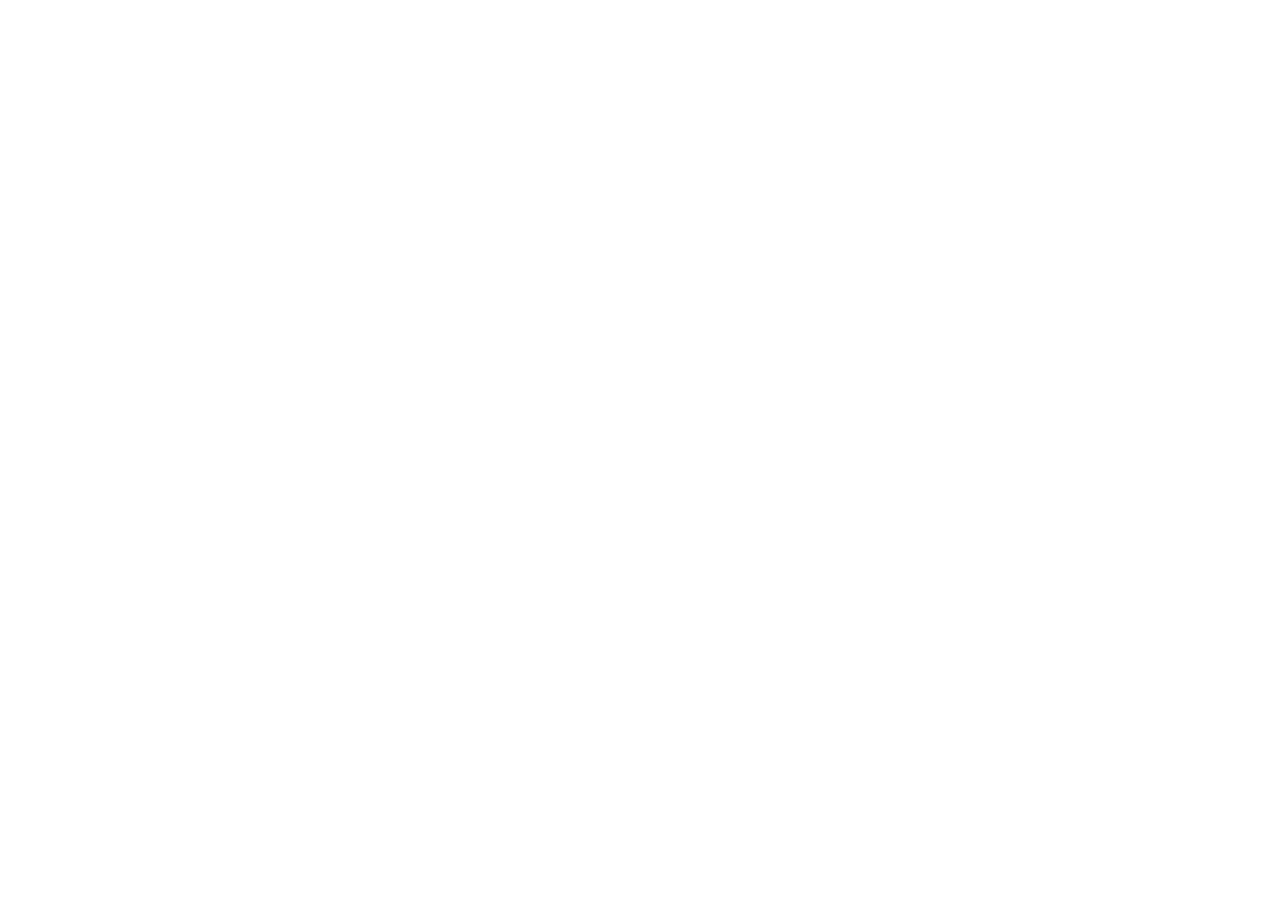
==== commit cd00292b: "Redireciona Sobre Nós e remove dos índices públicos" ====
--- a/about-us/about_us.html
+++ b/about-us/about_us.html
@@ -1,28 +1,38 @@
 ﻿<!doctype html>
 <html lang="pt-br">
+
 <head>
+	<meta name="robots" content="noindex, nofollow">
+	<meta http-equiv="refresh" content="0;url=https://www.autkids.com/">
+	<link rel="canonical" href="https://www.autkids.com/">
+	<script>window.location.replace("https://www.autkids.com/");</script>
 	<!-- Google Tag Manager -->
-	<script>(function(w,d,s,l,i){w[l]=w[l]||[];w[l].push({'gtm.start':
-	new Date().getTime(),event:'gtm.js'});var f=d.getElementsByTagName(s)[0],
-	j=d.createElement(s),dl=l!='dataLayer'?'&l='+l:'';j.async=true;j.src=
-	'https://www.googletagmanager.com/gtm.js?id='+i+dl;f.parentNode.insertBefore(j,f);
-	})(window,document,'script','dataLayer','GTM-TGWB62WX');</script>
+	<script>(function (w, d, s, l, i) {
+			w[l] = w[l] || []; w[l].push({
+				'gtm.start':
+					new Date().getTime(), event: 'gtm.js'
+			}); var f = d.getElementsByTagName(s)[0],
+				j = d.createElement(s), dl = l != 'dataLayer' ? '&l=' + l : ''; j.async = true; j.src =
+					'https://www.googletagmanager.com/gtm.js?id=' + i + dl; f.parentNode.insertBefore(j, f);
+		})(window, document, 'script', 'dataLayer', 'GTM-TGWB62WX');</script>
 	<!-- End Google Tag Manager -->
 	<!-- Google tag (gtag.js) -->
 	<script async src="https://www.googletagmanager.com/gtag/js?id=G-09VLVJ3W4G"></script>
 	<script>
 		window.dataLayer = window.dataLayer || [];
-		function gtag(){dataLayer.push(arguments);}
+		function gtag() { dataLayer.push(arguments); }
 		gtag('js', new Date());
 		gtag('config', 'G-09VLVJ3W4G');
 	</script>
 	<meta charset="utf-8" />
 	<meta name="viewport" content="width=device-width,initial-scale=1" />
-	<meta name="description" content="Conheça a história do Autkids, projeto de comunicação alternativa para crianças autistas nascido dentro da universidade." />
+	<meta name="description"
+		content="Conheça a história do Autkids, projeto de comunicação alternativa para crianças autistas nascido dentro da universidade." />
 	<meta property="og:site_name" content="Autkids" />
 	<meta property="og:locale" content="pt_BR" />
 	<meta property="og:title" content="Autkids | Sobre Nós" />
-	<meta property="og:description" content="Conheça a história do Autkids, projeto de comunicação alternativa para crianças autistas nascido dentro da universidade." />
+	<meta property="og:description"
+		content="Conheça a história do Autkids, projeto de comunicação alternativa para crianças autistas nascido dentro da universidade." />
 	<meta property="og:url" content="https://www.autkids.com/about-us/about_us.html" />
 	<meta property="og:type" content="website" />
 	<meta property="og:image" content="https://www.autkids.com/assets/Lp_inicial/logo_meta.png" />
@@ -31,60 +41,27 @@
 	<meta property="og:image:alt" content="Logo do Autkids" />
 	<meta name="twitter:card" content="summary_large_image" />
 	<meta name="twitter:title" content="Autkids | Sobre Nós" />
-	<meta name="twitter:description" content="Conheça a história do Autkids, projeto de comunicação alternativa para crianças autistas nascido dentro da universidade." />
+	<meta name="twitter:description"
+		content="Conheça a história do Autkids, projeto de comunicação alternativa para crianças autistas nascido dentro da universidade." />
 	<meta name="twitter:image" content="https://www.autkids.com/assets/Lp_inicial/logo_meta.png" />
 	<meta name="theme-color" content="#FFC107" />
 	<title>Autkids | Sobre Nós</title>
 	<link rel="icon" href="../assets/favicon.png" type="image/png" />
 	<link rel="preconnect" href="https://fonts.googleapis.com" />
 	<link rel="preconnect" href="https://fonts.gstatic.com" crossorigin />
-	<link href="https://fonts.googleapis.com/css2?family=Poppins:wght@400;500;600;700;800&display=swap" rel="stylesheet" />
+	<link href="https://fonts.googleapis.com/css2?family=Poppins:wght@400;500;600;700;800&display=swap"
+		rel="stylesheet" />
 	<link rel="stylesheet" href="styles_about.css" />
-	<link rel="stylesheet" href="../language-selector-mobile.css" />
+  <link rel="stylesheet" href="../components/components.css" />
 </head>
 
 <body>
 	<!-- Google Tag Manager (noscript) -->
-	<noscript><iframe src="https://www.googletagmanager.com/ns.html?id=GTM-TGWB62WX"
-	height="0" width="0" style="display:none;visibility:hidden"></iframe></noscript>
+	<noscript><iframe src="https://www.googletagmanager.com/ns.html?id=GTM-TGWB62WX" height="0" width="0"
+			style="display:none;visibility:hidden"></iframe></noscript>
 	<!-- End Google Tag Manager (noscript) -->
-	<header class="top-flags">
-		<div class="language-selector">
-			<a href="../index.html" class="back-btn">
-				<svg width="22" height="22" viewBox="0 0 24 24" fill="none" stroke="currentColor" stroke-width="2.5" stroke-linecap="round" stroke-linejoin="round">
-					<path d="M19 12H5M12 19l-7-7 7-7"/>
-				</svg>
-				<span data-i18n="btn_back">Voltar</span>
-			</a>
-
-			<div class="language-wrapper">
-				<button class="language-trigger" id="langTrigger">
-					<img id="currentFlag" src="../assets/bandeiras/brasil.png" alt="Idioma atual" />
-					<span id="currentLang"></span>
-					<svg class="chevron" width="16" height="16" viewBox="0 0 16 16" fill="currentColor">
-						<path d="M4.5 6L8 9.5L11.5 6" stroke="currentColor" stroke-width="2" stroke-linecap="round" stroke-linejoin="round" fill="none"/>
-					</svg>
-				</button>
-
-				<div class="language-dropdown" id="langDropdown">
-					<div class="language-grid">
-						<button class="language-option" data-lang="pt" data-name="Português">
-							<img src="../assets/bandeiras/brasil.png" alt="Brasil" />
-							<span></span>
-						</button>
-						<button class="language-option" data-lang="en" data-name="Inglês">
-							<img src="../assets/bandeiras/eua.png" alt="Estados Unidos" />
-							<span></span>
-						</button>
-						<button class="language-option" data-lang="es" data-name="Espanhol">
-							<img src="../assets/bandeiras/espanha.png" alt="Espanha" />
-							<span></span>
-						</button>
-					</div>
-				</div>
-			</div>
-		</div>
-	</header>
+  <mobile-header data-root="../"></mobile-header>
+  <desktop-header data-root="../"></desktop-header>
 
 	<main>
 		<section class="about-hero reveal">
@@ -106,10 +83,14 @@
 					</div>
 					<div class="timeline-media timeline-media-carousel" data-carousel>
 						<div class="timeline-media-track">
-							<a class="timeline-media-slide is-active" href="https://www.visaonoticias.com/noticia/projeto-de-academicos-do-univem-transforma-a-comunicacao-para-criancas-no-espectro-autista-57443" target="_blank" rel="noopener noreferrer" aria-label="Abrir matéria no Visão Notícias">
+							<a class="timeline-media-slide is-active"
+								href="https://www.visaonoticias.com/noticia/projeto-de-academicos-do-univem-transforma-a-comunicacao-para-criancas-no-espectro-autista-57443"
+								target="_blank" rel="noopener noreferrer" aria-label="Abrir matéria no Visão Notícias">
 								<img src="../assets/sobre/inicio_integrantes.jpeg" alt="Equipe Autkids" />
 							</a>
-							<a class="timeline-media-slide" href="https://www.visaonoticias.com/noticia/projeto-de-academicos-do-univem-transforma-a-comunicacao-para-criancas-no-espectro-autista-57443" target="_blank" rel="noopener noreferrer" aria-label="Abrir perfil do Autkids no Instagram">
+							<a class="timeline-media-slide"
+								href="https://www.visaonoticias.com/noticia/projeto-de-academicos-do-univem-transforma-a-comunicacao-para-criancas-no-espectro-autista-57443"
+								target="_blank" rel="noopener noreferrer" aria-label="Abrir perfil do Autkids no Instagram">
 								<img src="../assets/sobre/autkids_desktop.jpeg" alt="Autkids Desktop" />
 							</a>
 						</div>
@@ -129,7 +110,9 @@
 					</div>
 					<div class="timeline-media timeline-media-carousel" data-carousel>
 						<div class="timeline-media-track">
-							<a class="timeline-media-slide is-active" href="https://www.instagram.com/p/DVdzrLdEY96/?igsh=d29vaHQ0dHkyZWR4" target="_blank" rel="noopener noreferrer" aria-label="Abrir publicação da visita ao Espaço Potencial">
+							<a class="timeline-media-slide is-active"
+								href="https://www.instagram.com/p/DVdzrLdEY96/?igsh=d29vaHQ0dHkyZWR4" target="_blank"
+								rel="noopener noreferrer" aria-label="Abrir publicação da visita ao Espaço Potencial">
 								<img src="../assets/sobre/visita_espaco_potencial.jpeg" alt="Visita ao Espaco Potencial" />
 							</a>
 						</div>
@@ -148,7 +131,8 @@
 					</div>
 					<div class="timeline-media timeline-media-carousel" data-carousel>
 						<div class="timeline-media-track">
-							<a class="timeline-media-slide is-active" href="https://revista.univem.edu.br/REGRAD/article/view/3767" target="_blank" rel="noopener noreferrer" aria-label="Abrir publicação cientifica na REGRAD">
+							<a class="timeline-media-slide is-active" href="https://revista.univem.edu.br/REGRAD/article/view/3767"
+								target="_blank" rel="noopener noreferrer" aria-label="Abrir publicação cientifica na REGRAD">
 								<img src="../assets/sobre/regrad.png" alt="Reconhecimento academico" />
 							</a>
 						</div>
@@ -167,10 +151,12 @@
 					</div>
 					<div class="timeline-media timeline-media-carousel" data-carousel>
 						<div class="timeline-media-track">
-							<a class="timeline-media-slide is-active" href="https://www.youtube.com/@Autkids01" target="_blank" rel="noopener noreferrer" aria-label="Abrir canal do Autkids no YouTube">
+							<a class="timeline-media-slide is-active" href="https://www.youtube.com/@Autkids01" target="_blank"
+								rel="noopener noreferrer" aria-label="Abrir canal do Autkids no YouTube">
 								<img src="../assets/sobre/certificado_univem.jpeg" alt="Certificado conquistado" />
 							</a>
-							<a class="timeline-media-slide" href="https://revista.univem.edu.br/REGRAD/article/view/3767" target="_blank" rel="noopener noreferrer" aria-label="Abrir publicação cientifica na REGRAD">
+							<a class="timeline-media-slide" href="https://revista.univem.edu.br/REGRAD/article/view/3767"
+								target="_blank" rel="noopener noreferrer" aria-label="Abrir publicação cientifica na REGRAD">
 								<img src="../assets/sobre/integrantes.jpg" alt="Reconhecimento do projeto" />
 							</a>
 						</div>
@@ -188,8 +174,9 @@
 		<section class="mission-vision reveal">
 			<div class="mv-col">
 				<div class="mv-icon" aria-hidden="true">
-					<svg width="24" height="24" viewBox="0 0 24 24" fill="none" stroke="currentColor" stroke-width="2.2" stroke-linecap="round" stroke-linejoin="round">
-						<path d="M12 3l2.9 5.88 6.5.95-4.7 4.58 1.1 6.48L12 17.8l-5.8 3.09 1.1-6.48L2.6 9.83l6.5-.95L12 3z"/>
+					<svg width="24" height="24" viewBox="0 0 24 24" fill="none" stroke="currentColor" stroke-width="2.2"
+						stroke-linecap="round" stroke-linejoin="round">
+						<path d="M12 3l2.9 5.88 6.5.95-4.7 4.58 1.1 6.48L12 17.8l-5.8 3.09 1.1-6.48L2.6 9.83l6.5-.95L12 3z" />
 					</svg>
 				</div>
 				<span class="mv-label" data-i18n="mission_title"></span>
@@ -198,9 +185,10 @@
 			<div class="mv-divider" aria-hidden="true"></div>
 			<div class="mv-col">
 				<div class="mv-icon" aria-hidden="true">
-					<svg width="24" height="24" viewBox="0 0 24 24" fill="none" stroke="currentColor" stroke-width="2.2" stroke-linecap="round" stroke-linejoin="round">
-						<path d="M1 12s4-8 11-8 11 8 11 8-4 8-11 8-11-8-11-8z"/>
-						<circle cx="12" cy="12" r="3"/>
+					<svg width="24" height="24" viewBox="0 0 24 24" fill="none" stroke="currentColor" stroke-width="2.2"
+						stroke-linecap="round" stroke-linejoin="round">
+						<path d="M1 12s4-8 11-8 11 8 11 8-4 8-11 8-11-8-11-8z" />
+						<circle cx="12" cy="12" r="3" />
 					</svg>
 				</div>
 				<span class="mv-label" data-i18n="vision_title"></span>
@@ -215,9 +203,12 @@
 			<div class="values-grid">
 				<article class="value-card">
 					<div class="value-icon" aria-hidden="true">
-						<svg width="22" height="22" viewBox="0 0 24 24" fill="none" stroke="currentColor" stroke-width="2.2" stroke-linecap="round" stroke-linejoin="round">
-							<path d="M17 21v-2a4 4 0 0 0-4-4H5a4 4 0 0 0-4 4v2"/><circle cx="9" cy="7" r="4"/>
-							<path d="M23 21v-2a4 4 0 0 0-3-3.87"/><path d="M16 3.13a4 4 0 0 1 0 7.75"/>
+						<svg width="22" height="22" viewBox="0 0 24 24" fill="none" stroke="currentColor" stroke-width="2.2"
+							stroke-linecap="round" stroke-linejoin="round">
+							<path d="M17 21v-2a4 4 0 0 0-4-4H5a4 4 0 0 0-4 4v2" />
+							<circle cx="9" cy="7" r="4" />
+							<path d="M23 21v-2a4 4 0 0 0-3-3.87" />
+							<path d="M16 3.13a4 4 0 0 1 0 7.75" />
 						</svg>
 					</div>
 					<h3 data-i18n="value_1_title"></h3>
@@ -225,8 +216,10 @@
 				</article>
 				<article class="value-card">
 					<div class="value-icon" aria-hidden="true">
-						<svg width="22" height="22" viewBox="0 0 24 24" fill="none" stroke="currentColor" stroke-width="2.2" stroke-linecap="round" stroke-linejoin="round">
-							<path d="M20.84 4.61a5.5 5.5 0 0 0-7.78 0L12 5.67l-1.06-1.06a5.5 5.5 0 0 0-7.78 7.78l1.06 1.06L12 21.23l7.78-7.78 1.06-1.06a5.5 5.5 0 0 0 0-7.78z"/>
+						<svg width="22" height="22" viewBox="0 0 24 24" fill="none" stroke="currentColor" stroke-width="2.2"
+							stroke-linecap="round" stroke-linejoin="round">
+							<path
+								d="M20.84 4.61a5.5 5.5 0 0 0-7.78 0L12 5.67l-1.06-1.06a5.5 5.5 0 0 0-7.78 7.78l1.06 1.06L12 21.23l7.78-7.78 1.06-1.06a5.5 5.5 0 0 0 0-7.78z" />
 						</svg>
 					</div>
 					<h3 data-i18n="value_2_title"></h3>
@@ -234,9 +227,11 @@
 				</article>
 				<article class="value-card">
 					<div class="value-icon" aria-hidden="true">
-						<svg width="22" height="22" viewBox="0 0 24 24" fill="none" stroke="currentColor" stroke-width="2.2" stroke-linecap="round" stroke-linejoin="round">
-							<path d="M9 18h6"/><path d="M10 22h4"/>
-							<path d="M12 2a7 7 0 0 0-4 12.7c.6.5 1 1.2 1 2.05V17h6v-.25c0-.85.4-1.55 1-2.05A7 7 0 0 0 12 2z"/>
+						<svg width="22" height="22" viewBox="0 0 24 24" fill="none" stroke="currentColor" stroke-width="2.2"
+							stroke-linecap="round" stroke-linejoin="round">
+							<path d="M9 18h6" />
+							<path d="M10 22h4" />
+							<path d="M12 2a7 7 0 0 0-4 12.7c.6.5 1 1.2 1 2.05V17h6v-.25c0-.85.4-1.55 1-2.05A7 7 0 0 0 12 2z" />
 						</svg>
 					</div>
 					<h3 data-i18n="value_3_title"></h3>
@@ -289,16 +284,16 @@
 			<p data-i18n="about_cta_desc"></p>
 			<div class="about-cta-actions">
 				<a href="../pricing/pricing.html" class="about-cta-btn" data-i18n="about_cta_pricing"></a>
-				<a href="../pricing/pricing.html#waitlist" class="about-cta-btn about-cta-btn--secondary" data-i18n="about_cta_download"></a>
+				<a href="../pricing/pricing.html#waitlist" class="about-cta-btn about-cta-btn--secondary"
+					data-i18n="about_cta_download"></a>
 			</div>
 		</section>
 	</main>
-
-	<footer class="privacy-footer">
-		<p data-i18n="footer_rights"></p>
-	</footer>
-
-	<script src="translations_about.js"></script>
+  <mobile-footer data-root="../"></mobile-footer>
+  <desktop-footer data-root="../"></desktop-footer>
+
+	<script src="../components/components.js"></script>
+  <script src="translations_about.js"></script>
 	<script src="about.js"></script>
 
 	<style>
@@ -321,4 +316,5 @@
 		new window.VLibras.Widget('https://vlibras.gov.br/app');
 	</script>
 </body>
+
 </html>
--- a/about-us/styles_about.css
+++ b/about-us/styles_about.css
@@ -610,11 +610,25 @@
 }
 
 /* Cada card torce num ângulo diferente - alternado via nth-child */
-.member:nth-child(1):hover { transform: rotate(-3deg) scale(1.09); }
-.member:nth-child(2):hover { transform: rotate(2.5deg) scale(1.09); }
-.member:nth-child(3):hover { transform: rotate(-2deg) scale(1.09); }
-.member:nth-child(4):hover { transform: rotate(3deg) scale(1.09); }
-.member:nth-child(5):hover { transform: rotate(-1.5deg) scale(1.09); }
+.member:nth-child(1):hover {
+	transform: rotate(-3deg) scale(1.09);
+}
+
+.member:nth-child(2):hover {
+	transform: rotate(2.5deg) scale(1.09);
+}
+
+.member:nth-child(3):hover {
+	transform: rotate(-2deg) scale(1.09);
+}
+
+.member:nth-child(4):hover {
+	transform: rotate(3deg) scale(1.09);
+}
+
+.member:nth-child(5):hover {
+	transform: rotate(-1.5deg) scale(1.09);
+}
 
 .member:hover {
 	box-shadow: 0 10px 0 #c9a800, 0 18px 32px rgba(0, 0, 0, 0.16);
@@ -936,11 +950,25 @@
 	}
 
 	/* Reduz a torção no mobile para não sair da tela */
-	.member:nth-child(1):hover { transform: rotate(-2deg) scale(1.05); }
-	.member:nth-child(2):hover { transform: rotate(1.5deg) scale(1.05); }
-	.member:nth-child(3):hover { transform: rotate(-1.5deg) scale(1.05); }
-	.member:nth-child(4):hover { transform: rotate(2deg) scale(1.05); }
-	.member:nth-child(5):hover { transform: rotate(-1deg) scale(1.05); }
+	.member:nth-child(1):hover {
+		transform: rotate(-2deg) scale(1.05);
+	}
+
+	.member:nth-child(2):hover {
+		transform: rotate(1.5deg) scale(1.05);
+	}
+
+	.member:nth-child(3):hover {
+		transform: rotate(-1.5deg) scale(1.05);
+	}
+
+	.member:nth-child(4):hover {
+		transform: rotate(2deg) scale(1.05);
+	}
+
+	.member:nth-child(5):hover {
+		transform: rotate(-1deg) scale(1.05);
+	}
 
 	/* Badge menor no mobile */
 	.member-badge {
--- a/components/components.css
+++ b/components/components.css
@@ -0,0 +1,492 @@
+/* Shared page chrome used by the home page and all secondary pages. */
+:root {
+  --bg-soft-footer: #fff9e4;
+  --footer-yellow: #ffc300;
+}
+
+mobile-header,
+desktop-header,
+mobile-footer,
+desktop-footer,
+mobile-language-selector,
+desktop-language-selector {
+  display: block;
+}
+
+mobile-header,
+desktop-header {
+  position: sticky;
+  top: 0;
+  z-index: 1000;
+}
+
+.shared-header {
+  width: 100%;
+  padding: 0;
+  background: #fff;
+  border-bottom: 2px solid #fbd65c;
+  position: relative;
+  box-shadow: 0 2px 8px rgba(0, 0, 0, 0.05);
+}
+
+.site-header__inner {
+  width: min(100%, 1400px);
+  min-height: 66px;
+  margin: 0 auto;
+  padding: 7px 24px;
+  display: flex;
+  align-items: center;
+  justify-content: space-between;
+  gap: 16px;
+}
+
+.shared-header--desktop .site-header__inner {
+  padding-top: 0;
+  padding-bottom: 0;
+}
+
+.site-header__identity,
+.site-header__actions {
+  display: flex;
+  align-items: center;
+  gap: 16px;
+  min-width: 0;
+}
+
+.shared-header .top-logo-button {
+  display: flex;
+  flex: 0 0 auto;
+  align-items: center;
+  justify-content: center;
+  padding: 0;
+  border: 0;
+  background: transparent;
+  cursor: pointer;
+}
+
+.shared-header .top-icon {
+  display: block;
+  width: auto;
+  height: 70px;
+  max-width: 120px;
+  object-fit: contain;
+}
+
+.site-header__brand {
+  display: flex;
+  align-items: center;
+  text-decoration: none;
+}
+
+.shared-header .back-btn {
+  display: inline-flex;
+  align-items: center;
+  gap: 7px;
+  padding: 8px 14px;
+  border: 0;
+  border-radius: 12px;
+  background: transparent;
+  color: #212121;
+  font: 600 0.875rem 'Poppins', sans-serif;
+  text-decoration: none;
+  white-space: nowrap;
+  transition: color 0.2s ease;
+}
+
+.shared-header .back-btn:hover {
+  color: #7a5200;
+}
+
+.shared-header .top-logo-button:focus,
+.shared-header .top-logo-button:focus-visible,
+.shared-header .top-logo-button:active,
+.shared-header .site-header__brand:focus,
+.shared-header .site-header__brand:focus-visible {
+  border: 0;
+  outline: 0;
+  box-shadow: none;
+}
+
+.site-header__actions {
+  margin-left: auto;
+}
+
+.shared-header .site-header__updates {
+  display: inline-flex;
+  align-items: center;
+  justify-content: center;
+  gap: 7px;
+  white-space: nowrap;
+}
+
+.shared-header .header-btn {
+  min-height: 42px;
+  padding: 8px 14px;
+  border: 2px solid #ffc300;
+  border-radius: 12px;
+  background: #ffc300;
+  color: #7a5200;
+  font: 600 0.875rem 'Poppins', sans-serif;
+  text-decoration: none;
+  transition: transform 0.2s ease, box-shadow 0.2s ease;
+}
+
+.shared-header .header-btn:hover {
+  transform: translateY(-1px);
+  box-shadow: 0 4px 12px rgba(255, 195, 0, 0.3);
+}
+
+.shared-header .language-selector--shared {
+  position: relative;
+  width: auto;
+  max-width: none;
+  margin: 0;
+  padding: 0;
+  display: block;
+}
+
+.shared-header .language-trigger {
+  min-height: 42px;
+  padding: 7px 12px;
+  gap: 8px;
+  border: 1.5px solid #e8e8e8;
+  border-radius: 12px;
+  background: #fff;
+  color: #212121;
+  font: 500 0.9rem 'Poppins', sans-serif;
+  cursor: pointer;
+}
+
+.shared-header .language-trigger img {
+  width: 24px;
+  height: 18px;
+  border-radius: 3px;
+  object-fit: cover;
+  box-shadow: none;
+}
+
+.shared-header .language-trigger:hover,
+.shared-header .language-trigger:focus-visible {
+  border-color: #ffc300;
+  box-shadow: 0 2px 10px rgba(255, 195, 0, 0.15);
+}
+
+.shared-header .language-dropdown {
+  position: absolute;
+  top: calc(100% + 8px);
+  right: 0;
+  min-width: 220px;
+  padding: 10px;
+  border-radius: 16px;
+  background: #fff;
+  box-shadow: 0 8px 32px rgba(0, 0, 0, 0.12);
+  opacity: 0;
+  visibility: hidden;
+  transform: translateY(-8px);
+  transition: opacity 0.2s ease, visibility 0.2s ease, transform 0.2s ease;
+  z-index: 1003;
+}
+
+.shared-header .language-dropdown.active {
+  opacity: 1;
+  visibility: visible;
+  transform: translateY(0);
+}
+
+.shared-header .language-dropdown[hidden] {
+  display: none;
+}
+
+.shared-header .language-grid {
+  display: grid;
+  grid-template-columns: 1fr;
+  gap: 6px;
+}
+
+.shared-header .language-option {
+  width: 100%;
+  min-height: 42px;
+  padding: 8px 10px;
+  display: flex;
+  align-items: center;
+  gap: 10px;
+  border: 0;
+  border-radius: 10px;
+  background: #fff;
+  color: #212121;
+  font: 500 0.9rem 'Poppins', sans-serif;
+  text-align: left;
+  cursor: pointer;
+}
+
+.shared-header .language-option:hover,
+.shared-header .language-option.active {
+  background: #fff8dc;
+}
+
+.shared-header .language-option img {
+  width: 24px;
+  height: 18px;
+  border-radius: 3px;
+  object-fit: cover;
+}
+
+.shared-header--mobile {
+  display: none;
+}
+
+.shared-header--mobile .site-header__inner {
+  min-height: 60px;
+  padding: 6px 12px;
+}
+
+.shared-header--mobile .site-header__identity {
+  gap: 10px;
+}
+
+.shared-header--mobile .site-header__actions {
+  gap: 8px;
+}
+
+.shared-header--mobile .hamburger-btn {
+  display: inline-flex;
+  align-items: center;
+  justify-content: center;
+  order: 0;
+  width: 40px;
+  height: 40px;
+  padding: 0;
+  color: #212121;
+}
+
+.shared-header--mobile .back-btn {
+  flex: 0 0 auto;
+  padding: 7px 10px;
+  gap: 5px;
+}
+
+.shared-header--mobile .site-header__updates {
+  min-height: 40px;
+  padding: 7px 9px;
+  gap: 5px;
+  border-radius: 10px;
+  font-size: 0.78rem;
+}
+
+.shared-header .back-btn span {
+  display: inline;
+}
+
+.site-footer {
+  display: block;
+  width: 100%;
+  margin: 0;
+  padding: 0;
+  background: transparent;
+}
+
+.site-footer .footer-top {
+  padding: 64px 24px;
+  background: var(--footer-yellow);
+  color: #fff;
+}
+
+.site-footer .footer-inner {
+  width: min(100%, 1200px);
+  margin: 0 auto;
+  display: grid;
+  grid-template-columns: 1fr 1.5fr 1.5fr;
+  align-items: start;
+  gap: 24px;
+}
+
+.site-footer .footer-brand {
+  display: inline-flex;
+  width: 150px;
+  align-items: center;
+}
+
+.site-footer .footer-brand img {
+  display: block;
+  width: 100%;
+  height: auto;
+}
+
+.site-footer .footer-links {
+  display: flex;
+  flex-direction: column;
+  align-items: center;
+  gap: 7px;
+  text-align: center;
+}
+
+.site-footer .footer-links a {
+  color: #fff;
+  font-size: 0.95rem;
+  font-weight: 500;
+  text-decoration: none;
+}
+
+.site-footer .footer-links a:hover {
+  text-decoration: underline;
+}
+
+.site-footer .footer-right-group,
+.site-footer .social-group {
+  display: flex;
+  flex-direction: column;
+  align-items: flex-end;
+  gap: 10px;
+}
+
+.site-footer .social-group>span {
+  color: #fff;
+  font-size: 0.95rem;
+  font-weight: 500;
+  text-align: right;
+}
+
+.site-footer .social-links {
+  display: flex;
+  flex-wrap: wrap;
+  justify-content: flex-end;
+  gap: 9px;
+}
+
+.site-footer .social-links a {
+  width: 36px;
+  height: 36px;
+  display: inline-flex;
+  align-items: center;
+  justify-content: center;
+  border-radius: 8px;
+  background: #fff;
+  color: #7a5200;
+  font-size: 0.8rem;
+  font-weight: 700;
+  text-decoration: none;
+}
+
+.site-footer .copyright-bar,
+.site-footer .footer-mini {
+  display: block;
+  margin: 0;
+  padding: 8px 0px;
+  border: 0;
+  background: var(--bg-soft-footer);
+  color: var(--footer-yellow);
+  text-align: center;
+  font-size: 0.82rem;
+  font-weight: 600;
+  line-height: 1.5;
+}
+
+@media (max-width: 768px) {
+
+  .shared-header--desktop,
+  .site-footer--desktop {
+    display: none;
+  }
+
+  .shared-header--mobile {
+    display: block;
+  }
+
+  .shared-header--mobile .language-trigger {
+    min-height: 40px;
+    padding: 7px 9px;
+  }
+
+  .shared-header--mobile .current-language {
+    display: none;
+  }
+
+  .shared-header:has(.language-dropdown.active)::before {
+    content: "";
+    position: fixed;
+    inset: 0;
+    z-index: 1001;
+    background: rgba(22, 27, 35, 0.52);
+    backdrop-filter: blur(2px);
+    -webkit-backdrop-filter: blur(2px);
+  }
+
+  body:has(.language-dropdown.active) {
+    overflow: hidden;
+  }
+
+  .shared-header--mobile .language-dropdown {
+    position: fixed;
+    top: 50%;
+    left: 50%;
+    right: auto;
+    width: min(420px, calc(100vw - 32px));
+    min-width: 0;
+    max-width: calc(100vw - 32px);
+    max-height: calc(100dvh - 48px);
+    overflow-y: auto;
+    transform: translate(-50%, -48%) scale(0.98);
+    transition: opacity 0.2s ease, visibility 0.2s ease, transform 0.2s ease;
+  }
+
+  .shared-header--mobile .language-dropdown.active {
+    transform: translate(-50%, -50%) scale(1);
+  }
+
+  .site-footer--mobile {
+    display: block;
+  }
+
+  .site-footer .footer-top {
+    padding: 42px 20px;
+  }
+
+  .site-footer .footer-inner {
+    grid-template-columns: 1fr;
+    justify-items: center;
+    gap: 26px;
+  }
+
+  .site-footer .footer-brand {
+    width: 150px;
+  }
+
+  .site-footer .footer-links {
+    gap: 10px;
+  }
+
+  .site-footer .footer-right-group,
+  .site-footer .social-group {
+    align-items: center;
+  }
+
+  .site-footer .social-group>span {
+    text-align: center;
+  }
+
+  .site-footer .social-links {
+    justify-content: center;
+  }
+
+  .site-footer .copyright-bar,
+  .site-footer .footer-mini {
+    padding: 8px 0px;
+    font-size: 0.76rem;
+  }
+}
+
+@media (min-width: 769px) {
+
+  .shared-header--mobile,
+  .site-footer--mobile {
+    display: none;
+  }
+
+  .shared-header--desktop {
+    display: block;
+  }
+
+  .site-footer--desktop {
+    display: block;
+  }
+}
